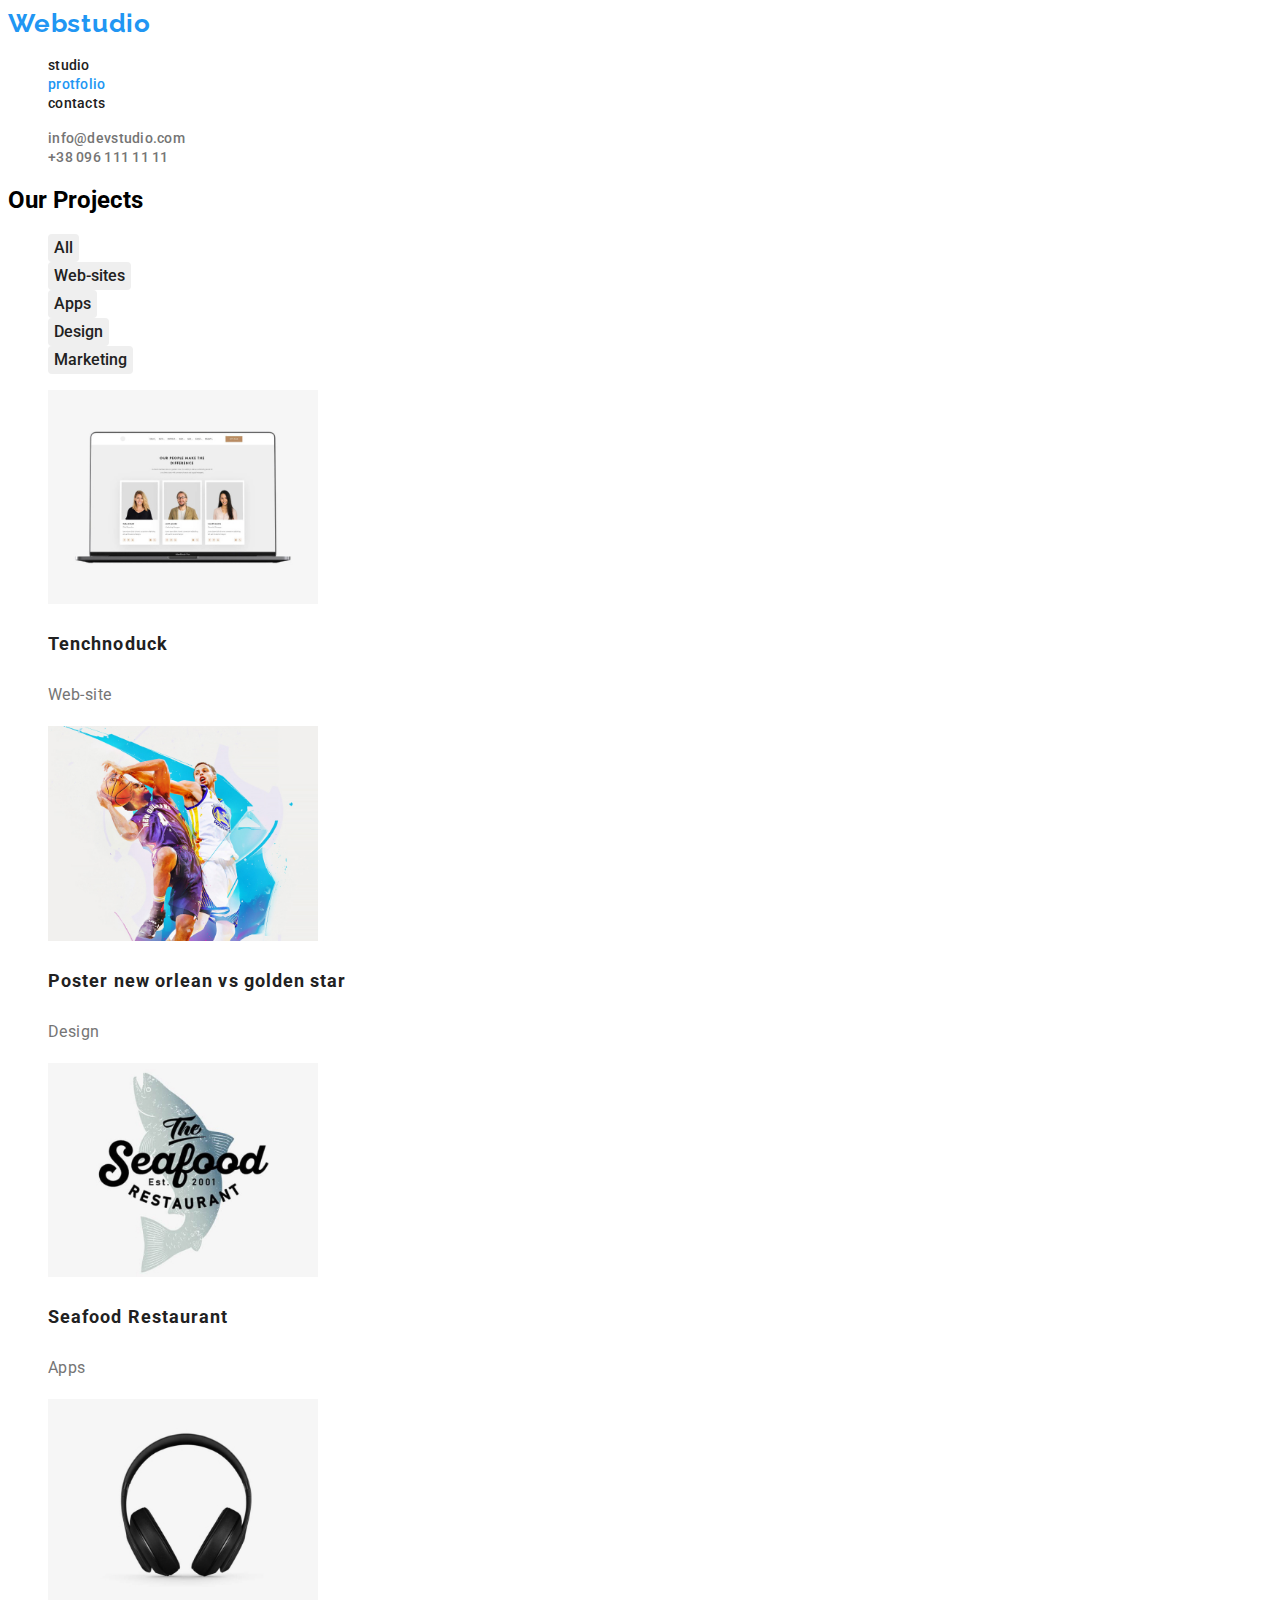
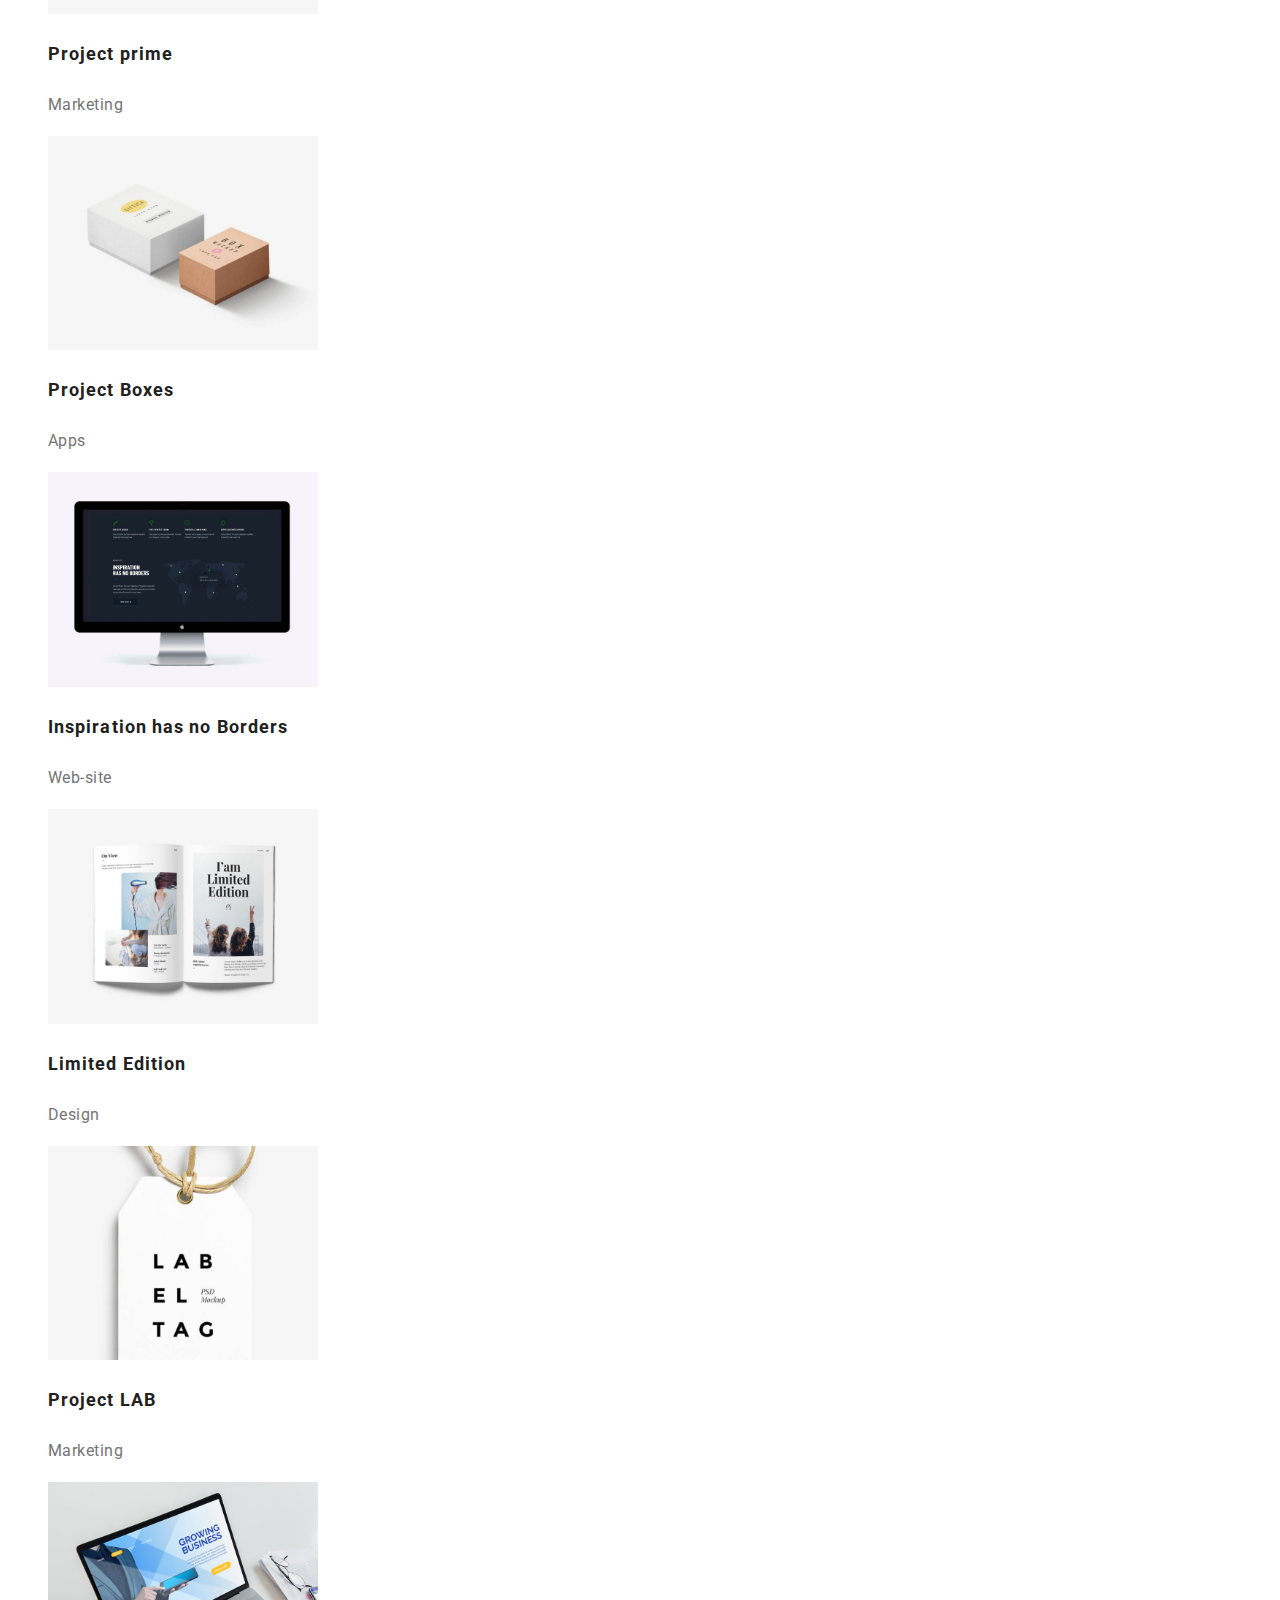
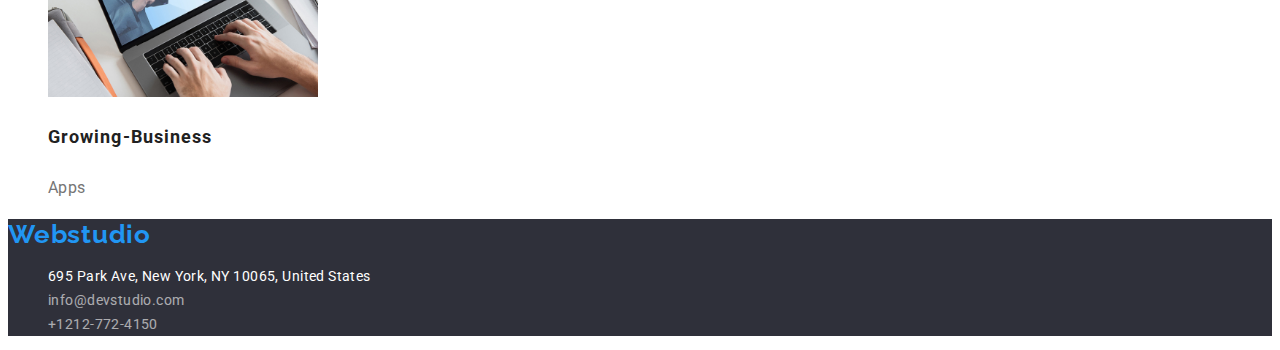
==== portfolio.html @ 22fa2cd6 "new" ====
<!DOCTYPE html>
<html lang="en">
<head>
    <meta charset="UTF-8">
    <meta http-equiv="X-UA-Compatible" content="IE=edge">
    <meta name="viewport" content="width=device-width, initial-scale=1.0">
    <link rel="preconnect" href="https://fonts.googleapis.com">
<link rel="preconnect" href="https://fonts.gstatic.com" crossorigin>
<link href="https://fonts.googleapis.com/css2?family=Raleway:wght@700&family=Roboto:wght@400;500;700;900&display=swap" rel="stylesheet">
<link rel="stylesheet" href="css/style.css">
    <title>Homework</title>
</head>
<body>
    <header>
        <a href="index.html" class="header-logo">Webstudio<a>
        <nav>
            <ul class="nav-list">
                <li><a href="index.html" class="nav-link ">studio</a></li>
                <li><a href="portfolio.html"class="nav-link   nav-link-current">protfolio</a></li>
                <li><a href="contacts.html"class="nav-link ">contacts</a></li>
            </ul>
        </nav>
        <ul class="contact-list">
            <li><a href="mailto:info@devstudio.com" class="contact-mailto">info@devstudio.com</a></li>
                <li><a href="tel:+380961111111"class="contact-tel">+38 096 111 11 11 </a></li>
        </ul>
    </header>
    <main>
        <section class="button-section" >

            <h2 class="project-title">Our Projects</h2>


           <ul class="button-list">

           
           <li class="button-item">
            <button type="button" class="all-button  ">
                All
            </button>
        </li>
        <li class="all-item">
            <button type="button"  class="all-button">
                Web-sites
            </button>
        </li>
        <li class="all-item">
            <button type="button"  class="all-button">
               Apps
            </button>
        </li>
        <li class="all-item">
            <button type="button"  class="all-button">
                Design
            </button>
        </li>
        <li class="all-item">
            <button type="button"  class="all-button">
                Marketing
            </button>
        </li>
           
        </ul>
       
   
   
   
    
      
        <ul class="project-list">
          
            <li class="project-item">

                <img src="img/Tenchnoduck.jpg" alt="Tenchnoduck" width="270px" hight="260px" >
        
            
                <h3 class="project-name">Tenchnoduck</h3>
                
           
                <p class="project-job">Web-site</p>

            </li>

            <li class="project-item">

                <img src="img/Poster-new-orlean-vs-golden-star.jpg" alt="Poster new orlean vs golden star" width="270px" hight="260px" >
          
                <h3 class="project-name">Poster new orlean vs golden star</h3>
          
                <p class="project-job">Design</p>

            </li>


            <li class="project-item">

                <img src="img/Seafood-Restaurant.jpg" alt="Seafood Restaurant" width="270px" hight="260px" >
          
                <h3 class="project-name">Seafood Restaurant</h3>
           
                <p class="project-job">Apps</p>

            </li>


            <li class="project-item">

                <img src="img/Project-prime.jpg" alt="Project prime" width="270px" hight="260px" >
          
                <h3 class="project-name">Project prime</h3>
           
                <p class="project-job">Marketing</p>

            </li>


            <li class="project-item">

                <img src="img/Project-Boxes.jpg" alt="Project Boxes" width="270px" hight="260px" >
           
                <h3 class="project-name">Project Boxes</h3>
        
                <p class="project-job">Apps</p>

            </li>


            <li class="project-item">

                <img src="img/Inspiration-has-no-Borders.jpg" alt="Inspiration has no Borders" width="270px" hight="260px" >
          
                <h3 class="project-name">Inspiration has no Borders</h3>
          
                <p class="project-job">Web-site</p>

            </li>



            <li class="project-item">

                <img src="img/Limited-Edition.jpg" alt="Limited Edition" width="270px" hight="260px" >
          
                <h3 class="project-name">Limited Edition</h3>
          
                <p class="project-job">Design</p>

            </li>


            <li class="project-item">

                <img src="img/Project-LAB.jpg" alt="Project LAB" width="270px" hight="260px" >
           
                <h3 class="project-name">Project LAB</h3>
           
                <p class="project-job">Marketing</p>

            </li>


            <li class="project-item">

                <img src="img/Growing-Business.jpg" alt="Growing-Business" width="270px" hight="260px" >
          
                <h3 class="project-name">Growing-Business</h3>
          
                <p class="project-job">Apps</p>

            </li>



            
          
           
          

            
        </ul>

    </section>

    </main>

        <footer>

            <a href="index.html" class="footer-logo">Webstudio</a>

            <address class="address-contact">

                <ul class="address-list">           

                     <li class="address-item">

                    <a href="https://goo.gl/maps/CnqDFNbSAixEbh4s5" target="_blank" class="address-map" >695 Park Ave, New York, NY 10065, United States </a>

                </li>

                <li>

                    <a href="href="mailto:info@devstudio.com  class="address-mailto">info@devstudio.com</a>

                </li>

                <li class="address-item">

                    <a href="tel:+12127724150 " class="address-tel">+1212-772-4150</a>   

                </li>


                </ul>

            </address>

        </footer>
   
    
</body>

</html>
---- css/style.css ----
:root
{
    --primary-text-color:#212121;
    --secondry-text-color:#757575;
    --accent-color:#2196f3;
    --dark-background-color:#2f303A;
    --light-background-color:#f5f4fA;
}
body
{
    font-family: 'Roboto';
   font-style: normal;
}

a
{
    text-decoration: none;

}
a:hover,a:focus
{
    color: var(--accent-color);
   
    
}
a:active
{
    color: var(--accent-color);
}



ul
{
    list-style:none;
}

/*header*/
.header-logo
{
    font-family: 'Raleway';

font-style: normal;

font-weight: 700;

font-size: 26px;


line-height: calc(31/26);

letter-spacing: 0.03em;


color:var(--accent-color);

}

.nav-list
{
    
    color: var(--light-background-color);
}
.nav-link
{
font-weight: 500;

font-size: 14px;

line-height: calc(16/14);

letter-spacing: 0.02em;

color: var(--primary-text-color);
}

.nav-link:hover,.nav-link:focus


{
    color: var(--accent-color);
    
}

.nav-link-current

{
    color: var(--accent-color);
    
}



.contact-mailto
{
    font-weight: 500;

    font-size: 14px;

    line-height: calc(16/14);

    letter-spacing: 0.02em;

    color: var(--secondry-text-color);
    
}

.contact-tel
{
    font-weight: 500;

    font-size: 14px;

    line-height: calc(16/14);

    letter-spacing: 0.02em;

    color: var(--secondry-text-color);
}
/*Main*/
.hero-section
{
    
background:var(--dark-background-color);
}
.hero-title
{
    font-weight: 900;
    
font-size: 44px;

line-height: calc(60/44);


text-align: center;

letter-spacing: 0.06em;

text-transform: uppercase;

color: white;
}
.hero-button
{
   
    font-family: 'Roboto';

background-color:var(--accent-color);



border: none;

cursor: pointer;

font-weight: 700;

font-size: 16px;

line-height: calc(30/16);

color: var(--light-background-color);


}
.hero-button:hover,
.hero-button:focus
{
    color: orange;

    background-color: red;
}


.hero-text
{
font-weight: 700;

font-size: 16px;

line-height:calc(30/16);


display: flex;

align-items: center;

text-align: center;

letter-spacing: 0.06em;


color: var(--light-background-color);
}

.feature-title
{
    font-weight: 700;

    font-size: 14px;

    line-height:calc(16/14);

    letter-spacing: 0.03em;

    text-transform: uppercase;
    
    color:var(--primary-text-color);
}
.feature-item
{
    font-weight: 400;

    font-size: 14px;


    line-height: calc(24/14);

    letter-spacing: 0.03em;

    
    
    color:var(--secondry-text-color);
}



.what-title
{
font-weight: 700;

font-size: 36px;

line-height:calc(42/36);

text-align: center;

letter-spacing: 0.03em;

color: var(--primary-text-color);
}

.team-section
{
    background-color: var(--light-background-color);
}

.team-title
{
    font-weight: 700;

    font-size: 36px;

    line-height: calc(42/36);
    
    text-align:center;

    letter-spacing: 0.03em;

    color: var(--primary-text-color);
}
.team-name
{
font-weight: 500;

font-size: 16px;

line-height:calc(19/16);


text-align: center;

letter-spacing: 0.03em;

color:var(--primary-text-color);
}
.team-job
{
    font-weight: 400;

font-size: 16px;

line-height: calc(19/16);


text-align: center;

letter-spacing: 0.03em;

color: var(--secondry-text-color);
}
/*footer*/
footer
{
    background-color: var(--dark-background-color);
}
.footer-logo
{
font-family: 'Raleway';

font-style: normal;

font-weight: 700;

font-size: 26px;

line-height: calc(31/26);


letter-spacing: 0.03em;

color: var(--accent-color);
}

.address-contact
{
    font-style: normal;

    font-family: 'Roboto';

    font-style: normal;

   font-weight: 400;


   font-size: 14px;

   line-height: calc(24/14);

}

.address-map
{

    font-family: 'Roboto';

    font-weight: 400;

    font-size: 14px;

    line-height: calc(24/14);
    
    letter-spacing: 0.03em;

    font-style: normal;

    color: white;
    
}




.address-mailto
{

    font-family: 'Roboto';

    font-weight: 400;

font-size: 14px;
line-height:calc(24/14);


letter-spacing: 0.03em;

color: #ffffff;
opacity: 0.6;
}
.address-tel
{
    font-weight: 400;

font-size: 14px;


line-height:calc(24/14);
/* or 171% */

letter-spacing: 0.03em;

color: #ffffff;
opacity: 0.6;

}

*/Portfolio-page*/

.all-section
{
    color: var(--light-background-color);
}

.button-list
{

    font-family: 'Roboto';

   color: var(--light-background-color);

    border-radius: 4px;

   

    font-weight: 500;

    font-size: 16px;

line-height: calc(26/16);

}



.all-button
{
    font-family: 'Roboto';

   color: var(--primary-text-color);

   border-radius: 4px;

   

   font-weight: 500;

   font-size: 16px;

line-height: calc(26/16);

border: none;

cursor: pointer;

}

.all-button:hover,
.all-button:focus
{
    background-color: var(--accent-color);
    color:white;

}


.all-button-current 

{
    color: var(--accent-color);
}

.all-text
{
    font-weight: 500;

font-size: 16px;


line-height: calc(26/16);


text-align: center;

letter-spacing: 0.03em;

color: var(--primary-text-color);
}

.project-name
{
font-weight: 700;

font-size: 18px;

line-height: calc(36/18);


letter-spacing: 0.06em;

color:var(--primary-text-color);
}

.project-job
{
font-weight: 400;

font-size: 16px;

line-height: calc(30/16);

letter-spacing: 0.03em;

color: var(--secondry-text-color);

}
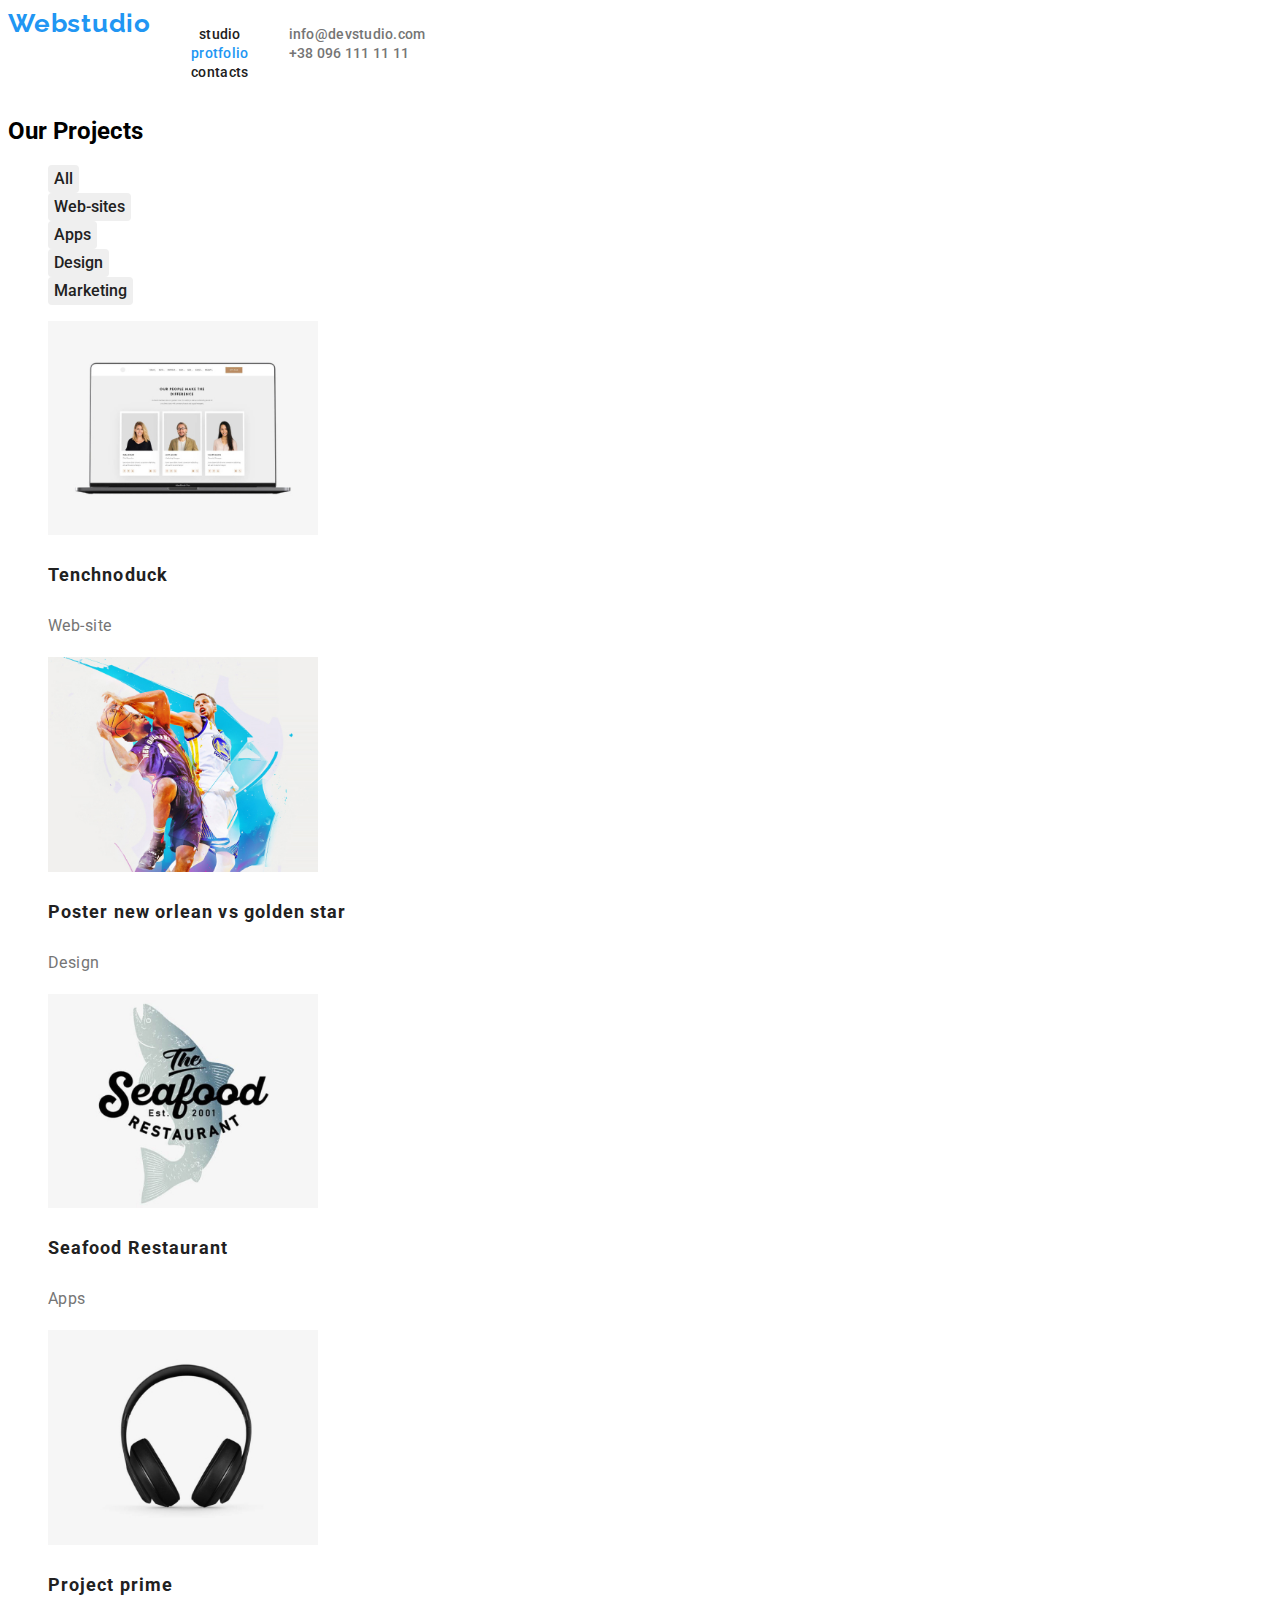
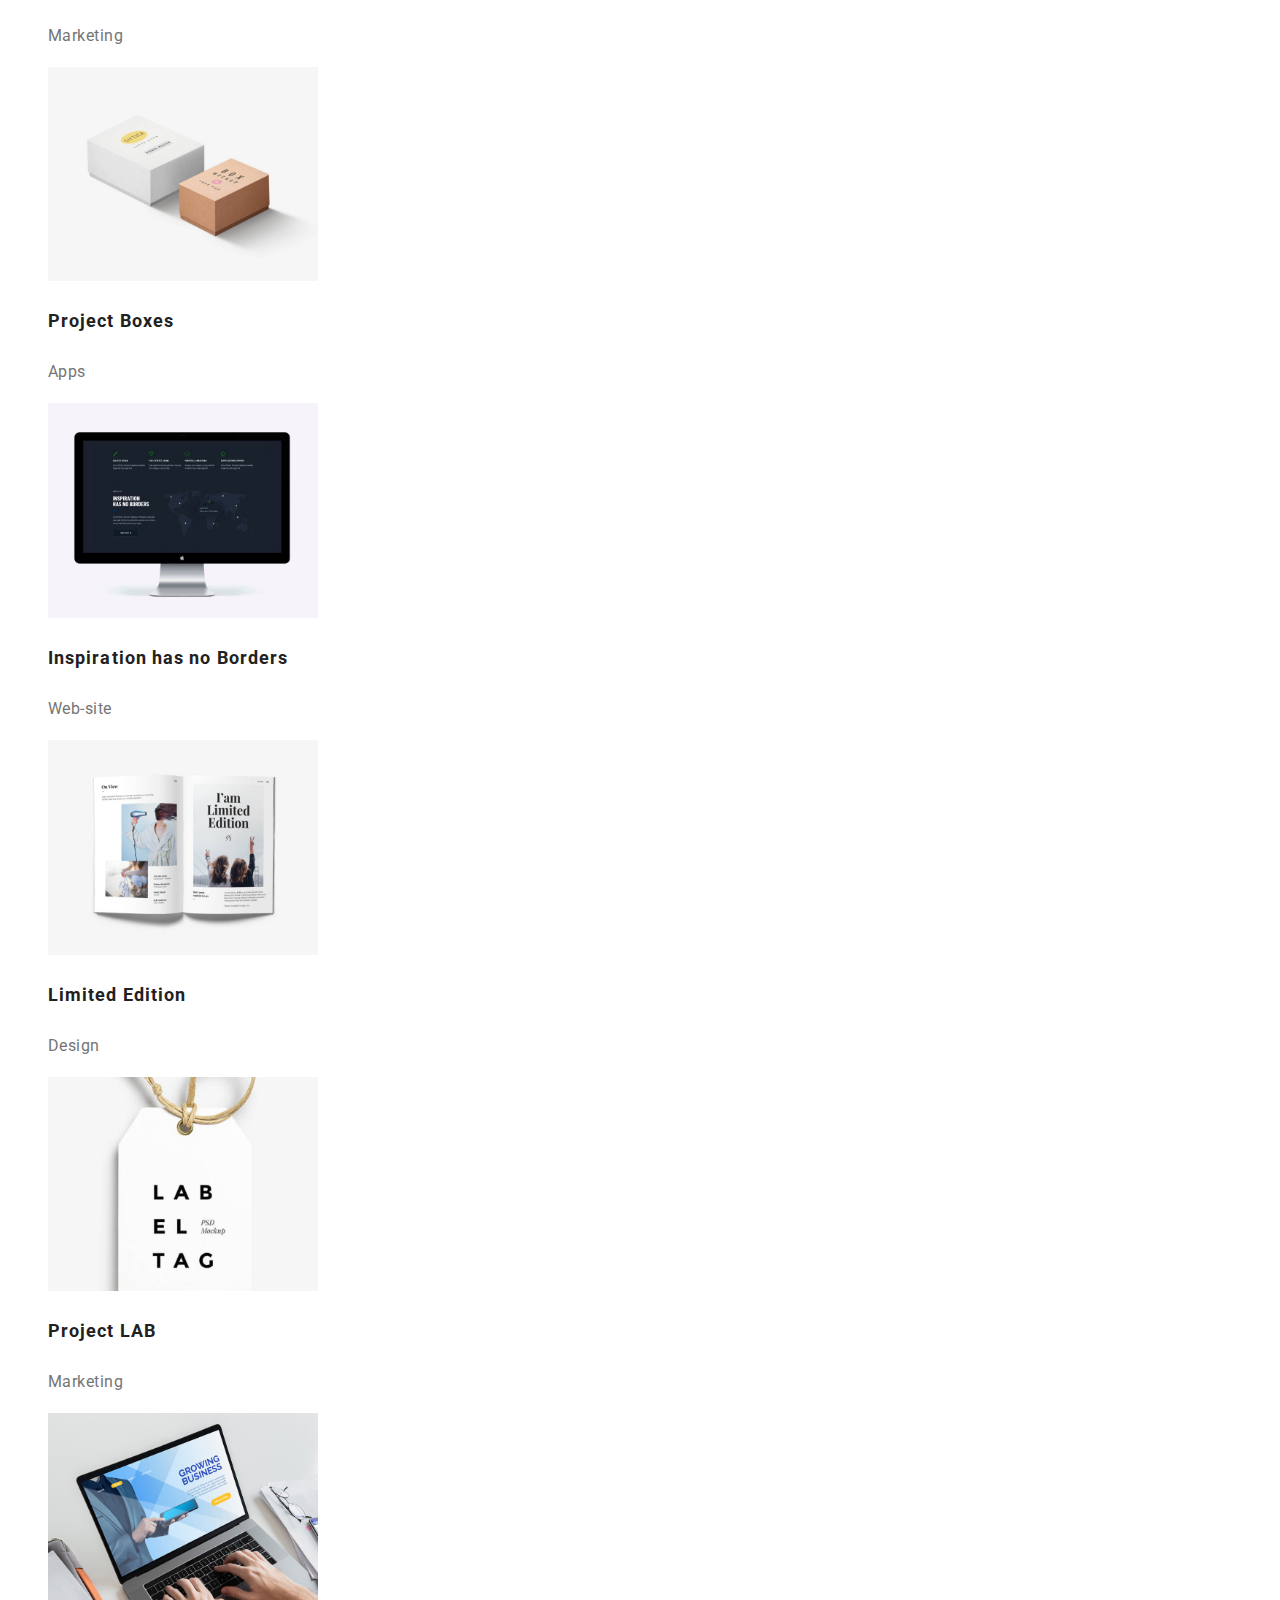
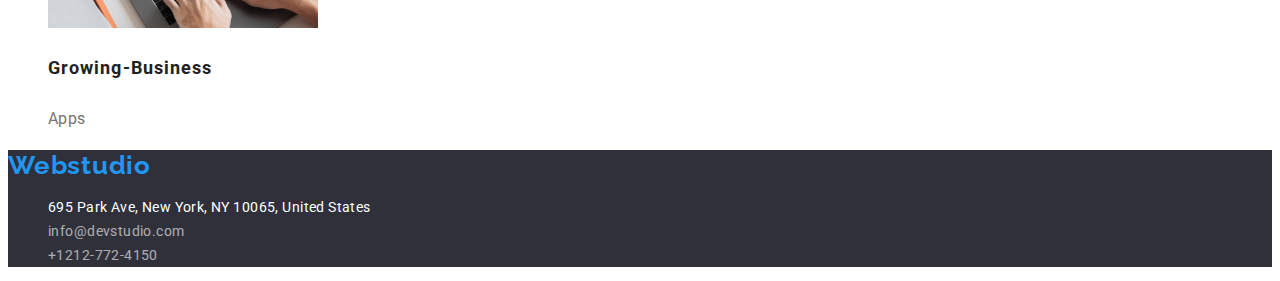
==== commit 02a832d1: "new" ====
--- a/portfolio.html
+++ b/portfolio.html
@@ -6,6 +6,7 @@
     <meta name="viewport" content="width=device-width, initial-scale=1.0">
     <link rel="preconnect" href="https://fonts.googleapis.com">
 <link rel="preconnect" href="https://fonts.gstatic.com" crossorigin>
+<link rel="stylesheet" href="node_modules/modern-normalize/modern-normalize.css">
 <link href="https://fonts.googleapis.com/css2?family=Raleway:wght@700&family=Roboto:wght@400;500;700;900&display=swap" rel="stylesheet">
 <link rel="stylesheet" href="css/style.css">
     <title>Homework</title>
--- a/css/style.css
+++ b/css/style.css
@@ -12,6 +12,20 @@
    font-style: normal;
 }
 
+.container
+{
+    max-width: 1200px;
+ 
+
+   
+
+}
+header
+{
+    display: flex;
+    
+}
+
 a
 {
     text-decoration: none;
@@ -54,12 +68,18 @@
 
 color:var(--accent-color);
 
+
+
+
+
 }
 
 .nav-list
 {
     
     color: var(--light-background-color);
+    text-align: center;
+    
 }
 .nav-link
 {
@@ -72,6 +92,9 @@
 letter-spacing: 0.02em;
 
 color: var(--primary-text-color);
+
+
+
 }
 
 .nav-link:hover,.nav-link:focus
@@ -149,6 +172,7 @@
 
 
 
+
 border: none;
 
 cursor: pointer;
@@ -160,6 +184,8 @@
 line-height: calc(30/16);
 
 color: var(--light-background-color);
+
+margin-left: 500px;
 
 
 }
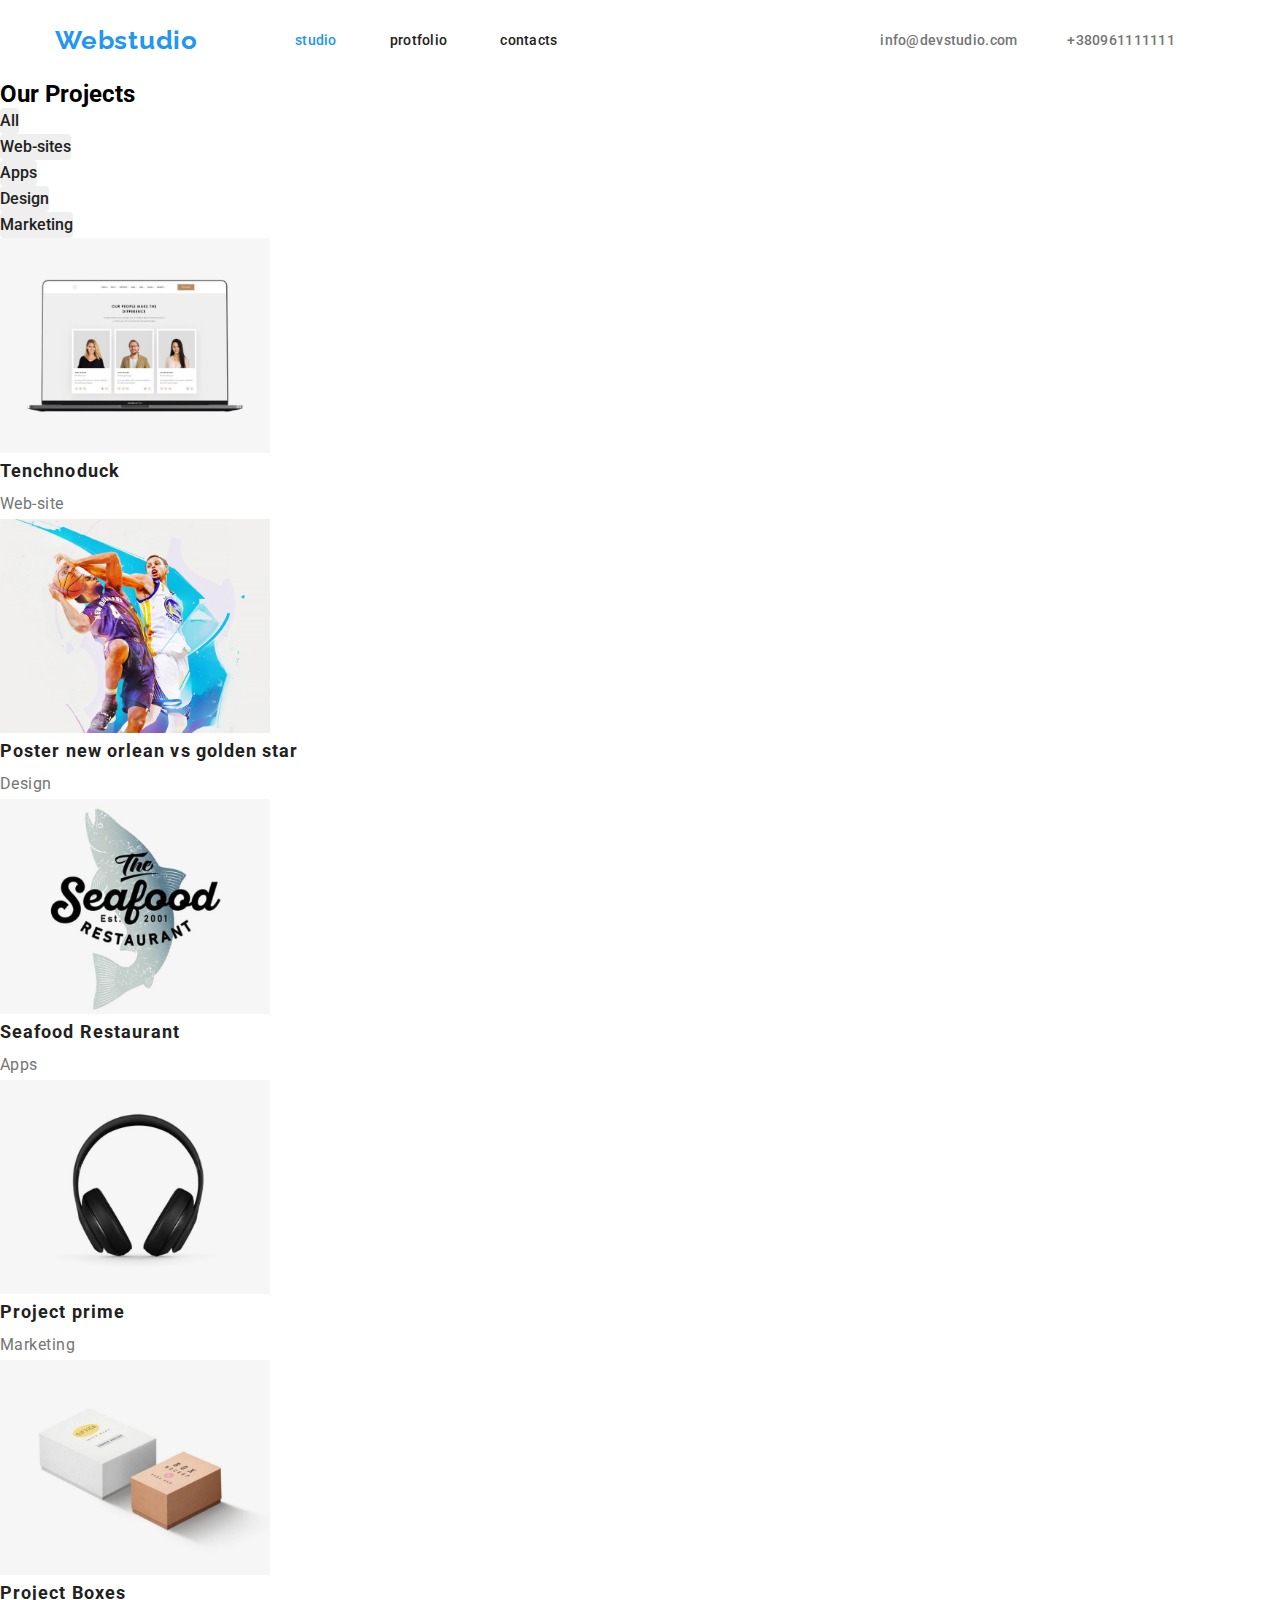
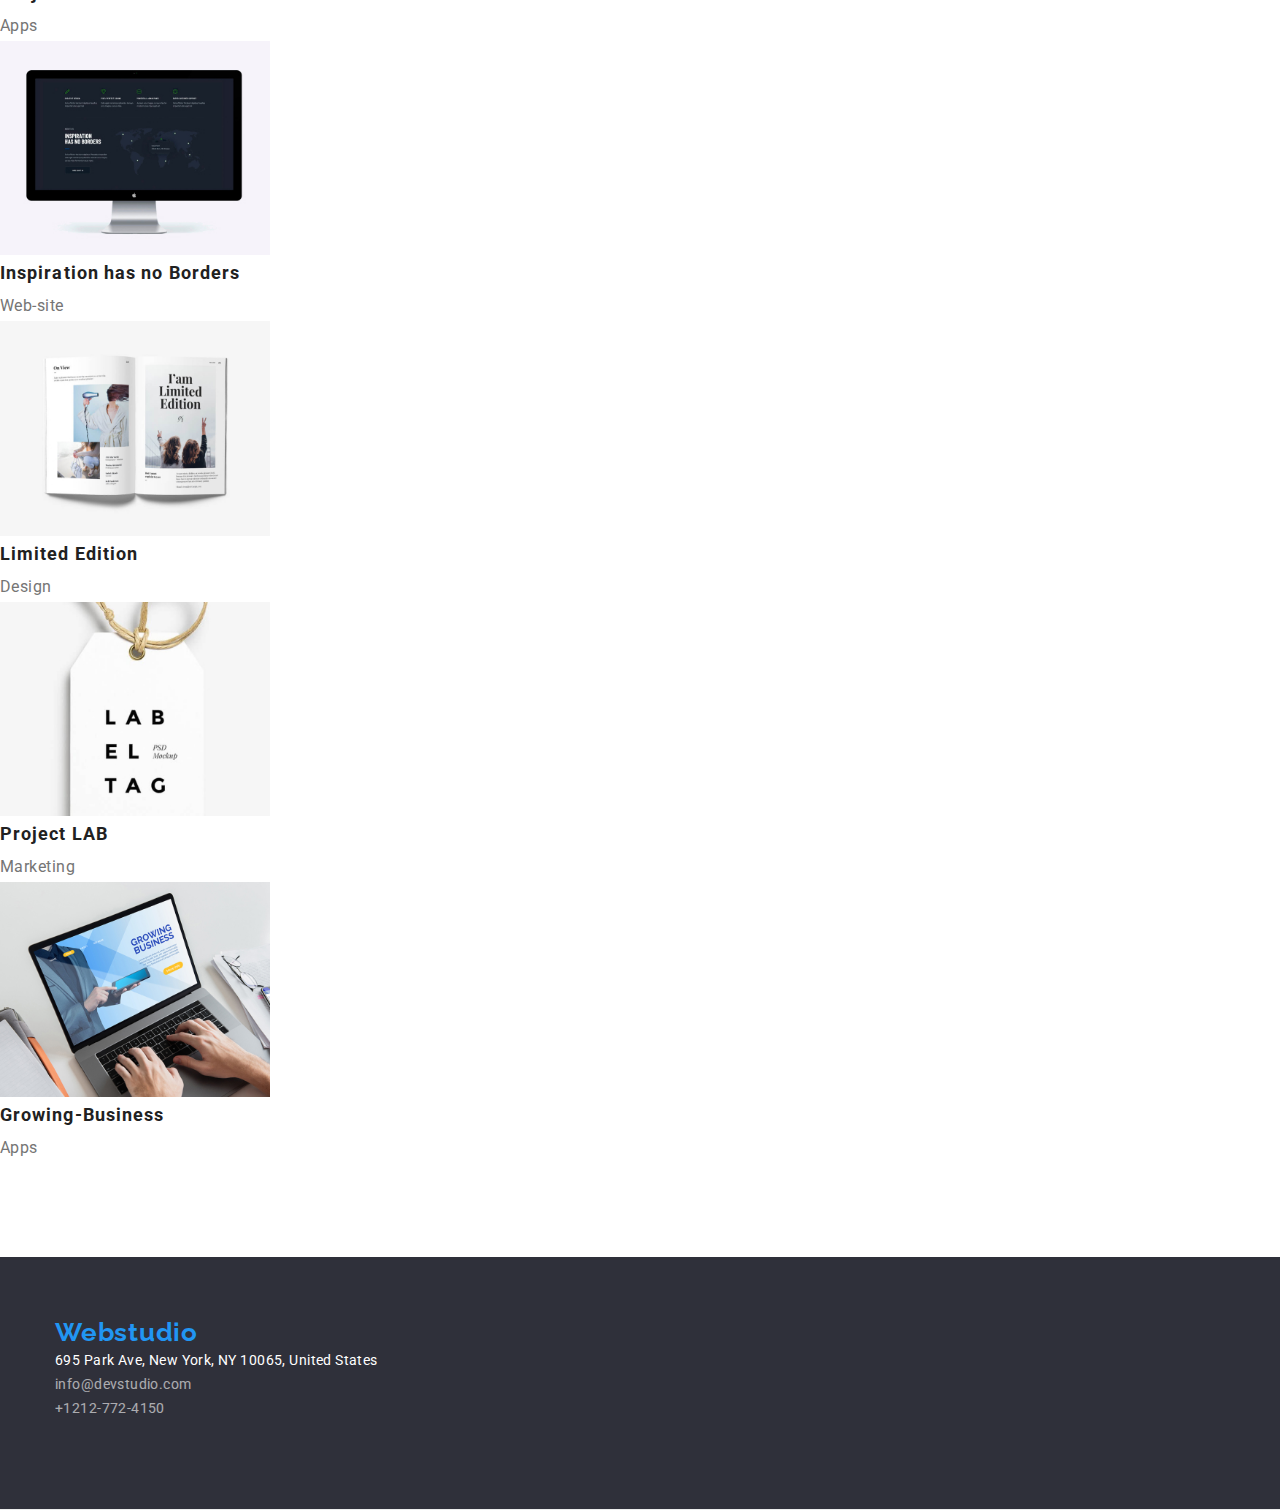
==== commit f048ec37: "new" ====
--- a/portfolio.html
+++ b/portfolio.html
@@ -12,20 +12,27 @@
     <title>Homework</title>
 </head>
 <body>
-    <header>
+    <header class="header">
+        <div class="container header-container">
         <a href="index.html" class="header-logo">Webstudio<a>
         <nav>
+       
+        
             <ul class="nav-list">
-                <li><a href="index.html" class="nav-link ">studio</a></li>
-                <li><a href="portfolio.html"class="nav-link   nav-link-current">protfolio</a></li>
-                <li><a href="contacts.html"class="nav-link ">contacts</a></li>
+                <li class="nav-item"><a href="index.html" class="nav-link  nav-link-current">studio</a></li>
+                <li class="nav-item"><a href="portfolio.html"class="nav-link">protfolio</a></li>
+                <li class="nav-item"><a href="contacts.html"class="nav-link">contacts</a></li>
             </ul>
         </nav>
         <ul class="contact-list">
-            <li><a href="mailto:info@devstudio.com" class="contact-mailto">info@devstudio.com</a></li>
-                <li><a href="tel:+380961111111"class="contact-tel">+38 096 111 11 11 </a></li>
+            <li class="contact-item">
+                <a href="mailto:info@devstudio.com" class="contact-links">info@devstudio.com </a>
+            </li>
+                <li class="contact-item">
+                    <a href="tel:+380961111111"class="contact-links">+380961111111 </a>
+                </li>
         </ul>
-    </header>
+    </div>
     <main>
         <section class="button-section" >
 
@@ -184,37 +191,28 @@
 
     </main>
 
-        <footer>
-
+    <footer class="footer">
+        <div class=" container container-footer">
             <a href="index.html" class="footer-logo">Webstudio</a>
-
             <address class="address-contact">
-
-                <ul class="address-list">           
-
+                <ul class="address-list">               
                      <li class="address-item">
-
                     <a href="https://goo.gl/maps/CnqDFNbSAixEbh4s5" target="_blank" class="address-map" >695 Park Ave, New York, NY 10065, United States </a>
-
                 </li>
 
                 <li>
-
-                    <a href="href="mailto:info@devstudio.com  class="address-mailto">info@devstudio.com</a>
-
+                    <a href="mailto:info@devstudio.com"  class="address-mailto">info@devstudio.com</a>
                 </li>
 
                 <li class="address-item">
-
-                    <a href="tel:+12127724150 " class="address-tel">+1212-772-4150</a>   
-
+                    <a href="tel:+12127724150 " class="address-tel"> +1212-772-4150</a>   
                 </li>
 
 
                 </ul>
 
             </address>
-
+        </div>
         </footer>
    
     
--- a/css/style.css
+++ b/css/style.css
@@ -1,3 +1,10 @@
+*
+{
+    padding: 0;
+
+    margin:0;
+    box-sizing: border-box;
+}
 :root
 {
     --primary-text-color:#212121;
@@ -15,106 +22,150 @@
 .container
 {
     max-width: 1200px;
- 
-
-   
-
-}
-header
+
+
+    padding-left: 15px;
+
+    padding-right: 15px;
+
+    margin: 0 auto;
+
+}
+
+
+
+a
+{
+    text-decoration: none;
+
+}
+a:hover,a:focus
+{
+    color: var(--accent-color);
+   
+    
+}
+a:active
+{
+    color: var(--accent-color);
+}
+
+
+img
+{
+    max-width: 100%;
+    height: auto;
+    display: block;
+}
+
+
+
+ul
+{
+    list-style:none;
+}
+
+/*HEADER*/
+
+.header
+{
+border-bottom: 1px solid #ECECEC;
+}
+
+.header-container
 {
     display: flex;
-    
-}
-
-a
-{
-    text-decoration: none;
-
-}
-a:hover,a:focus
+
+    align-items: center;
+}
+
+
+.header-logo
+{
+    font-family: 'Raleway';
+
+font-style: normal;
+
+font-weight: 700;
+
+font-size: 26px;
+
+margin-right: 97px;
+
+line-height: calc(31/26);
+
+letter-spacing: 0.03em;
+
+color:var(--accent-color);
+
+
+
+
+
+
+}
+
+.nav-list
+{
+    
+    color: var(--light-background-color);
+
+    display: flex;
+   
+   
+    
+}
+
+.nav-item:not(:last-child)
+{
+    margin-right: 53px;
+}
+.nav-link
+{
+font-weight: 500;
+
+font-size: 14px;
+
+padding: 32px 0;
+
+display: block;
+
+line-height: calc(16/14);
+
+letter-spacing: 0.02em;
+
+color: var(--primary-text-color);
+
+
+
+}
+
+.nav-link:hover,.nav-link:focus
+
+
 {
     color: var(--accent-color);
-   
-    
-}
-a:active
+}
+
+.nav-link-current
+
 {
     color: var(--accent-color);
-}
-
-
-
-ul
-{
-    list-style:none;
-}
-
-/*header*/
-.header-logo
-{
-    font-family: 'Raleway';
-
-font-style: normal;
-
-font-weight: 700;
-
-font-size: 26px;
-
-
-line-height: calc(31/26);
-
-letter-spacing: 0.03em;
-
-
-color:var(--accent-color);
-
-
-
-
-
-}
-
-.nav-list
-{
-    
-    color: var(--light-background-color);
-    text-align: center;
-    
-}
-.nav-link
-{
-font-weight: 500;
-
-font-size: 14px;
-
-line-height: calc(16/14);
-
-letter-spacing: 0.02em;
-
-color: var(--primary-text-color);
-
-
-
-}
-
-.nav-link:hover,.nav-link:focus
-
-
-{
-    color: var(--accent-color);
-    
-}
-
-.nav-link-current
-
-{
-    color: var(--accent-color);
-    
-}
-
-
-
-.contact-mailto
+    
+}
+
+.contact-list
+{
+    display: flex;
+    margin-left: auto;
+}
+
+.contact-item:not(last-child)
+{
+margin-right: 50px;
+}
+
+.contact-links
 {
     font-weight: 500;
 
@@ -125,26 +176,31 @@
     letter-spacing: 0.02em;
 
     color: var(--secondry-text-color);
-    
-}
-
-.contact-tel
-{
-    font-weight: 500;
-
-    font-size: 14px;
-
-    line-height: calc(16/14);
-
-    letter-spacing: 0.02em;
-
-    color: var(--secondry-text-color);
-}
+
+
+    padding: 32px 0;
+
+    display: block;
+
+  
+    
+}
+
+
 /*Main*/
 .hero-section
 {
     
 background:var(--dark-background-color);
+width: auto;
+height: 600px;
+
+display: flex;
+
+
+
+
+
 }
 .hero-title
 {
@@ -154,6 +210,9 @@
 
 line-height: calc(60/44);
 
+align-items: center;
+
+margin-top: 200px;
 
 text-align: center;
 
@@ -162,6 +221,9 @@
 text-transform: uppercase;
 
 color: white;
+
+margin-bottom: 30px;
+
 }
 .hero-button
 {
@@ -171,7 +233,21 @@
 background-color:var(--accent-color);
 
 
-
+display: flex;
+
+text-align: center;
+
+padding-top: 10px;
+
+padding-left: 28px;
+
+margin-left: 200px;
+
+
+
+height: 50px;
+
+width: 200px;
 
 border: none;
 
@@ -185,7 +261,7 @@
 
 color: var(--light-background-color);
 
-margin-left: 500px;
+
 
 
 }
@@ -218,6 +294,46 @@
 
 color: var(--light-background-color);
 }
+/*FEATURES SECTIONS */
+
+
+
+.feature-section
+{
+   padding-top: 94px;
+
+   padding-bottom: 94px;
+
+  
+}
+
+.feature-list
+{
+    display: flex;
+
+}
+
+.feature-Call
+{
+
+    font-family: 'Roboto';
+
+    font-style: normal;
+
+font-weight: 700;
+
+font-size: 20px;
+
+line-height:calc(16/14);
+
+text-align: center;
+
+padding-bottom: 100px;
+
+text-transform: uppercase;
+
+
+}
 
 .feature-title
 {
@@ -229,27 +345,72 @@
 
     letter-spacing: 0.03em;
 
+  
     text-transform: uppercase;
     
+
+    margin-bottom: 9px;
+
+
+    
     color:var(--primary-text-color);
 }
+
+
+
+.feature-text
+
+{
+
+
+    font-weight: 400;
+    font-size: 14px;
+    line-height: calc(24/14);
+    letter-spacing: 0.03em;
+
+    
+
+}
+
+
 .feature-item
 {
     font-weight: 400;
 
     font-size: 14px;
 
-
     line-height: calc(24/14);
 
     letter-spacing: 0.03em;
 
-    
-    
+    width: 270px;
+
     color:var(--secondry-text-color);
 }
 
-
+.feature-item:not(lastchild)
+{
+    margin-right: 30px;
+}
+
+.what-section
+{
+   
+text-align: center;
+
+margin-top: 289px;
+
+
+}
+
+.what-list
+{
+    display: flex;
+   
+    padding: 50px;
+
+    text-align: center;
+}
 
 .what-title
 {
@@ -259,6 +420,218 @@
 
 line-height:calc(42/36);
 
+
+
+letter-spacing: 0.03em;
+
+margin-bottom: 50px;
+
+display: flex;
+
+
+
+
+display:inline
+
+var(--accent-color);
+}
+
+.what-item:first-child
+{
+    margin-left: 215px;
+}
+
+.what-item:not(lastchid)
+
+{
+    margin-left: 30px;
+}
+
+
+.team-list
+{
+    display: flex;
+
+}
+
+.team-section
+{
+    background-color: var(--light-background-color);
+
+    margin-top: 94px;
+
+    margin-bottom: 94px;
+
+
+    width: 1600px;
+
+
+
+    height: 648px;
+
+    align-items: center;
+
+
+
+
+
+   
+
+}
+
+.team-title
+{
+    text-align: center;
+
+    padding-top: 50px;
+   
+
+}
+
+.team-item 
+
+{
+    margin-left: 30px;
+
+    justify-content: space-evenly;
+
+    background-color: #ffffff;
+
+    margin-top: 150px;
+}
+
+.team-item:first-child
+{
+    margin-left: 150px;
+}
+
+.team-title
+{
+    font-weight: 700;
+
+    font-size: 36px;
+
+   
+   
+
+   
+    line-height: calc(42/36);
+    
+  
+
+    letter-spacing: 0.03em;
+
+    color: var(--primary-text-color);
+
+}
+.team-name
+{
+font-weight: 500;
+
+font-size: 16px;
+
+line-height:calc(19/16);
+
+
+text-align: center;
+
+letter-spacing: 0.03em;
+
+color:var(--primary-text-color);
+}
+.team-job
+{
+    font-weight: 400;
+
+font-size: 16px;
+
+line-height: calc(19/16);
+
+
+text-align: center;
+
+letter-spacing: 0.03em;
+
+color: var(--secondry-text-color);
+}
+
+*/Portfolio-page*/
+
+.all-section
+{
+    color: var(--light-background-color);
+}
+
+.button-list
+{
+
+    font-family: 'Roboto';
+
+   color: var(--light-background-color);
+
+    border-radius: 4px;
+
+   
+
+    font-weight: 500;
+
+    font-size: 16px;
+
+line-height: calc(26/16);
+
+}
+
+
+
+.all-button
+{
+    font-family: 'Roboto';
+
+   color: var(--primary-text-color);
+
+   border-radius: 4px;
+
+   
+
+   font-weight: 500;
+
+   font-size: 16px;
+
+line-height: calc(26/16);
+
+border: none;
+
+cursor: pointer;
+
+}
+
+.all-button:hover,
+.all-button:focus
+{
+    background-color: var(--accent-color);
+
+    
+    color:white;
+
+}
+
+
+.all-button-current 
+
+{
+    color: var(--accent-color);
+}
+
+.all-text
+{
+    font-weight: 500;
+
+font-size: 16px;
+
+
+line-height: calc(26/16);
+
+
 text-align: center;
 
 letter-spacing: 0.03em;
@@ -266,112 +639,123 @@
 color: var(--primary-text-color);
 }
 
-.team-section
-{
-    background-color: var(--light-background-color);
-}
-
-.team-title
-{
-    font-weight: 700;
-
-    font-size: 36px;
-
-    line-height: calc(42/36);
-    
-    text-align:center;
-
+.project-name
+{
+font-weight: 700;
+
+font-size: 18px;
+
+line-height: calc(36/18);
+
+
+letter-spacing: 0.06em;
+
+color:var(--primary-text-color);
+}
+
+.project-job
+{
+font-weight: 400;
+
+font-size: 16px;
+
+line-height: calc(30/16);
+
+letter-spacing: 0.03em;
+
+color: var(--secondry-text-color);
+
+}
+
+
+/*Footer*/
+.footer
+{
+
+    width: auto;
+    
+    height: 252px;
+
+    margin-top: 94px;
+
+   
+
+
+    background-color: var(--dark-background-color);
+}
+
+.container-footer
+
+{
+
+   
+padding-top: 60px;
+
+
+
+
+
+
+}
+
+.footer-logo
+{
+font-family: 'Raleway';
+
+font-style: normal;
+
+font-weight: 700;
+
+font-size: 26px;
+
+line-height: calc(31/26);
+
+margin-top: 60px;
+
+letter-spacing: 0.03em;
+
+color: var(--accent-color);
+}
+
+.address-contact
+{
+    font-style: normal;
+
+    font-family: 'Roboto';
+
+    font-style: normal;
+
+   font-weight: 400;
+
+
+   font-size: 14px;
+
+   line-height: calc(24/14);
+
+  
+   display: flex;
+
+}
+
+.address-map
+{
+
+    font-family: 'Roboto';
+
+    font-weight: 400;
+
+    font-size: 14px;
+
+    line-height: calc(24/14);
+    
     letter-spacing: 0.03em;
 
-    color: var(--primary-text-color);
-}
-.team-name
-{
-font-weight: 500;
-
-font-size: 16px;
-
-line-height:calc(19/16);
-
-
-text-align: center;
-
-letter-spacing: 0.03em;
-
-color:var(--primary-text-color);
-}
-.team-job
-{
-    font-weight: 400;
-
-font-size: 16px;
-
-line-height: calc(19/16);
-
-
-text-align: center;
-
-letter-spacing: 0.03em;
-
-color: var(--secondry-text-color);
-}
-/*footer*/
-footer
-{
-    background-color: var(--dark-background-color);
-}
-.footer-logo
-{
-font-family: 'Raleway';
-
-font-style: normal;
-
-font-weight: 700;
-
-font-size: 26px;
-
-line-height: calc(31/26);
-
-
-letter-spacing: 0.03em;
-
-color: var(--accent-color);
-}
-
-.address-contact
-{
     font-style: normal;
 
-    font-family: 'Roboto';
-
-    font-style: normal;
-
-   font-weight: 400;
-
-
-   font-size: 14px;
-
-   line-height: calc(24/14);
-
-}
-
-.address-map
-{
-
-    font-family: 'Roboto';
-
-    font-weight: 400;
-
-    font-size: 14px;
-
-    line-height: calc(24/14);
-    
-    letter-spacing: 0.03em;
-
-    font-style: normal;
-
     color: white;
-    
+
+text-align: center;
+
 }
 
 
@@ -388,6 +772,8 @@
 line-height:calc(24/14);
 
 
+
+
 letter-spacing: 0.03em;
 
 color: #ffffff;
@@ -401,121 +787,10 @@
 
 
 line-height:calc(24/14);
-/* or 171% */
+
 
 letter-spacing: 0.03em;
 
 color: #ffffff;
 opacity: 0.6;
-
-}
-
-*/Portfolio-page*/
-
-.all-section
-{
-    color: var(--light-background-color);
-}
-
-.button-list
-{
-
-    font-family: 'Roboto';
-
-   color: var(--light-background-color);
-
-    border-radius: 4px;
-
-   
-
-    font-weight: 500;
-
-    font-size: 16px;
-
-line-height: calc(26/16);
-
-}
-
-
-
-.all-button
-{
-    font-family: 'Roboto';
-
-   color: var(--primary-text-color);
-
-   border-radius: 4px;
-
-   
-
-   font-weight: 500;
-
-   font-size: 16px;
-
-line-height: calc(26/16);
-
-border: none;
-
-cursor: pointer;
-
-}
-
-.all-button:hover,
-.all-button:focus
-{
-    background-color: var(--accent-color);
-    color:white;
-
-}
-
-
-.all-button-current 
-
-{
-    color: var(--accent-color);
-}
-
-.all-text
-{
-    font-weight: 500;
-
-font-size: 16px;
-
-
-line-height: calc(26/16);
-
-
-text-align: center;
-
-letter-spacing: 0.03em;
-
-color: var(--primary-text-color);
-}
-
-.project-name
-{
-font-weight: 700;
-
-font-size: 18px;
-
-line-height: calc(36/18);
-
-
-letter-spacing: 0.06em;
-
-color:var(--primary-text-color);
-}
-
-.project-job
-{
-font-weight: 400;
-
-font-size: 16px;
-
-line-height: calc(30/16);
-
-letter-spacing: 0.03em;
-
-color: var(--secondry-text-color);
-
 }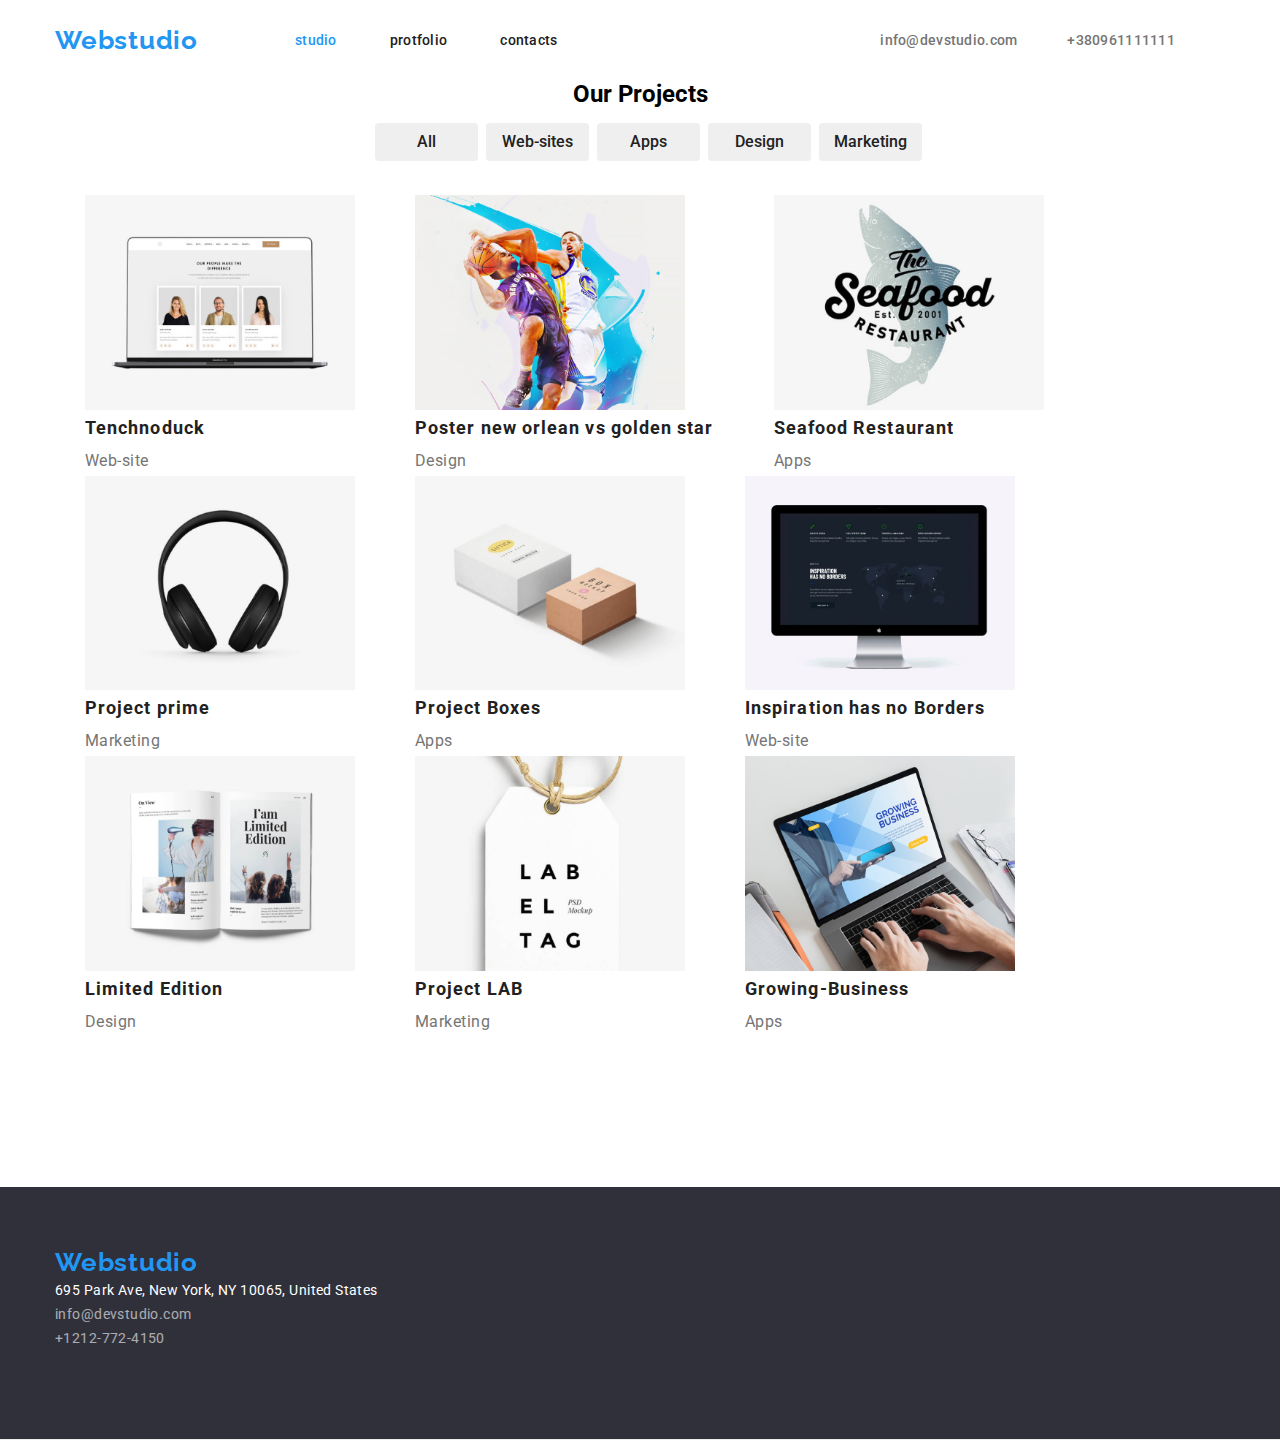
==== commit 2105a0b3: "new" ====
--- a/portfolio.html
+++ b/portfolio.html
@@ -34,8 +34,9 @@
         </ul>
     </div>
     <main>
+      
         <section class="button-section" >
-
+            <div class="container">
             <h2 class="project-title">Our Projects</h2>
 
 
@@ -69,7 +70,7 @@
         </li>
            
         </ul>
-       
+   
    
    
    
@@ -186,7 +187,7 @@
 
             
         </ul>
-
+    </div>
     </section>
 
     </main>
--- a/css/style.css
+++ b/css/style.css
@@ -555,13 +555,35 @@
 color: var(--secondry-text-color);
 }
 
-*/Portfolio-page*/
+/*PROTFOLIO*/
+
+.button-section
+{
+    display: flex;
+
+    padding-bottom:56px; 
+}
+
+
+
 
 .all-section
 {
     color: var(--light-background-color);
 }
 
+.project-title
+{
+    display: flex;
+
+    text-align: center;
+
+    justify-content: center;
+
+    margin-bottom: 15px;
+}
+
+
 .button-list
 {
 
@@ -571,7 +593,14 @@
 
     border-radius: 4px;
 
-   
+   display: flex;
+
+   justify-content: center;
+
+
+
+   padding-left: 8px;
+
 
     font-weight: 500;
 
@@ -579,6 +608,8 @@
 
 line-height: calc(26/16);
 
+
+
 }
 
 
@@ -591,7 +622,7 @@
 
    border-radius: 4px;
 
-   
+   margin-left: 8px;
 
    font-weight: 500;
 
@@ -600,6 +631,10 @@
 line-height: calc(26/16);
 
 border: none;
+
+width: 103px;
+
+height: 38px;
 
 cursor: pointer;
 
@@ -637,6 +672,25 @@
 letter-spacing: 0.03em;
 
 color: var(--primary-text-color);
+}
+
+.project-list
+{
+    display: flex;
+
+    flex-wrap: wrap;
+
+    margin-top: 34px;
+
+
+}
+
+
+.project-item
+{
+    padding-left: 30px;
+
+    padding-right: 30px;
 }
 
 .project-name
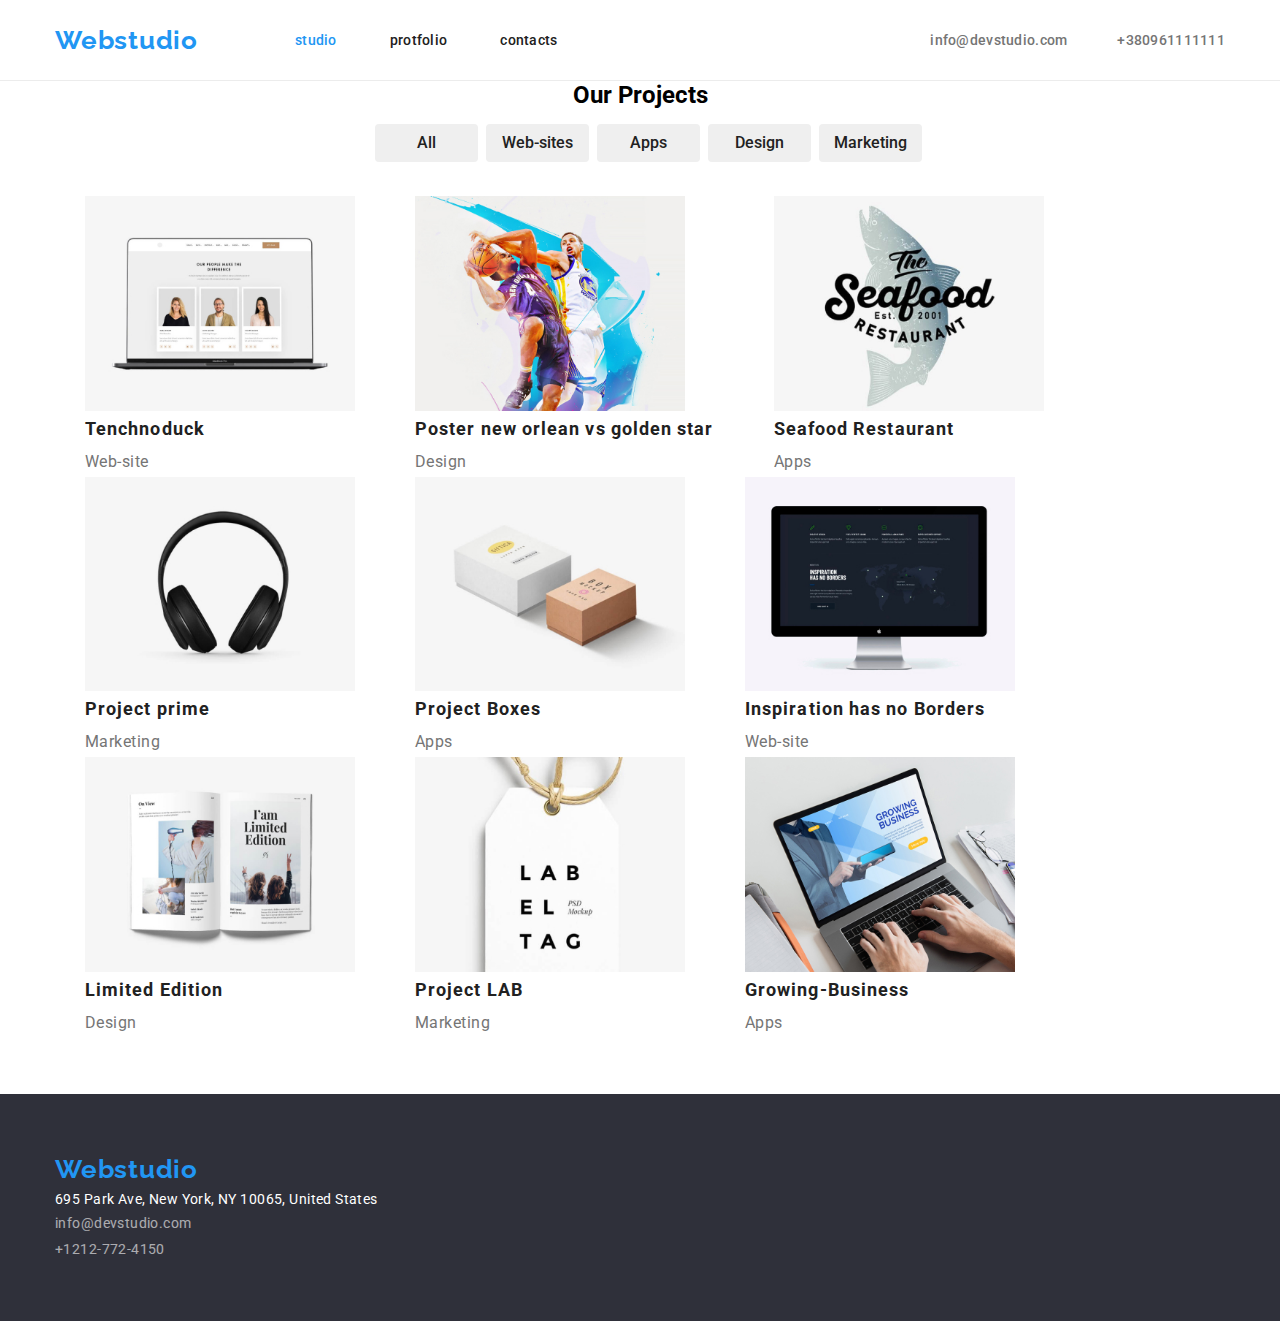
==== commit 6755335f: "new" ====
--- a/portfolio.html
+++ b/portfolio.html
@@ -33,6 +33,7 @@
                 </li>
         </ul>
     </div>
+    </header>
     <main>
       
         <section class="button-section" >
--- a/css/style.css
+++ b/css/style.css
@@ -108,7 +108,7 @@
 .nav-list
 {
     
-    color: var(--light-background-color);
+    
 
     display: flex;
    
@@ -120,6 +120,7 @@
 {
     margin-right: 53px;
 }
+
 .nav-link
 {
 font-weight: 500;
@@ -160,7 +161,7 @@
     margin-left: auto;
 }
 
-.contact-item:not(last-child)
+.contact-item:not(:last-child)
 {
 margin-right: 50px;
 }
@@ -191,15 +192,9 @@
 .hero-section
 {
     
-background:var(--dark-background-color);
-width: auto;
-height: 600px;
-
-display: flex;
-
-
-
-
+background-color:var(--dark-background-color);
+
+padding: 200px 0;
 
 }
 .hero-title
@@ -212,7 +207,7 @@
 
 align-items: center;
 
-margin-top: 200px;
+
 
 text-align: center;
 
@@ -232,22 +227,16 @@
 
 background-color:var(--accent-color);
 
-
-display: flex;
-
-text-align: center;
-
-padding-top: 10px;
-
-padding-left: 28px;
-
-margin-left: 200px;
-
-
-
-height: 50px;
-
-width: 200px;
+display: block;
+
+margin: 0 auto;
+
+padding: 10px 20px;
+
+box-shadow: 0px 4px 4px rgba(0, 0, 0, 0.15);
+
+border-radius: 4px;
+
 
 border: none;
 
@@ -294,6 +283,11 @@
 
 color: var(--light-background-color);
 }
+
+
+
+
+
 /*FEATURES SECTIONS */
 
 
@@ -316,21 +310,16 @@
 .feature-Call
 {
 
-    font-family: 'Roboto';
-
-    font-style: normal;
-
-font-weight: 700;
-
-font-size: 20px;
-
-line-height:calc(16/14);
-
-text-align: center;
-
-padding-bottom: 100px;
-
-text-transform: uppercase;
+    position: absolute;
+  width: 1px;
+  height: 1px;
+  margin: -1px;
+  border: 0;
+  padding: 0;
+  white-space: nowrap;
+  clip-path: inset(100%);
+  clip: rect(0 0 0 0);
+  overflow: hidden;
 
 
 }
@@ -388,18 +377,20 @@
     color:var(--secondry-text-color);
 }
 
-.feature-item:not(lastchild)
+.feature-item:not(:last-child)
 {
     margin-right: 30px;
 }
+
+
+/*WHAT SECTION */
 
 .what-section
 {
    
 text-align: center;
 
-margin-top: 289px;
-
+padding-bottom: 94px;
 
 }
 
@@ -407,123 +398,79 @@
 {
     display: flex;
    
-    padding: 50px;
-
+}
+
+.what-title
+{
+font-weight: 700;
+
+font-size: 36px;
+
+line-height:calc(42/36);
+
+letter-spacing: 0.03em;
+
+margin-bottom: 50px;
+
+ color:var(--accent-color);
+}
+
+
+.what-item:not(:first-child)
+
+{
+    margin-left: 30px;
+}
+
+/* TEAM-SECTION*/
+
+.team-list
+{
+    display: flex;
+
+}
+
+.team-section
+{
+    background-color: var(--light-background-color);
+
+    padding-top: 94px;
+
+    padding-bottom: 94px;
+
+}
+
+.team-title
+{
     text-align: center;
-}
-
-.what-title
-{
-font-weight: 700;
-
-font-size: 36px;
-
-line-height:calc(42/36);
-
-
-
-letter-spacing: 0.03em;
-
-margin-bottom: 50px;
-
-display: flex;
-
-
-
-
-display:inline
-
-var(--accent-color);
-}
-
-.what-item:first-child
-{
-    margin-left: 215px;
-}
-
-.what-item:not(lastchid)
+
+
+    font-weight: 700;
+
+    font-size: 36px;
+
+    margin-bottom:50px;
+
+ 
+    line-height: calc(42/36);
+  
+    letter-spacing: 0.03em;
+
+    color: var(--primary-text-color);
+
+}
+
+.team-item:not(:first-child)
 
 {
     margin-left: 30px;
-}
-
-
-.team-list
-{
-    display: flex;
-
-}
-
-.team-section
-{
-    background-color: var(--light-background-color);
-
-    margin-top: 94px;
-
-    margin-bottom: 94px;
-
-
-    width: 1600px;
-
-
-
-    height: 648px;
-
-    align-items: center;
-
-
-
-
-
-   
-
-}
-
-.team-title
-{
-    text-align: center;
-
-    padding-top: 50px;
-   
-
-}
-
-.team-item 
-
-{
-    margin-left: 30px;
-
-    justify-content: space-evenly;
-
-    background-color: #ffffff;
-
-    margin-top: 150px;
-}
-
-.team-item:first-child
-{
-    margin-left: 150px;
-}
-
-.team-title
-{
-    font-weight: 700;
-
-    font-size: 36px;
-
-   
-   
-
-   
-    line-height: calc(42/36);
-    
-  
-
-    letter-spacing: 0.03em;
-
-    color: var(--primary-text-color);
-
-}
+
+}
+.team-item
+{
+    background-color: #FFFFFF;
+}
+
 .team-name
 {
 font-weight: 500;
@@ -532,6 +479,9 @@
 
 line-height:calc(19/16);
 
+padding-top: 30px;
+
+margin-bottom: 10px;
 
 text-align: center;
 
@@ -546,6 +496,9 @@
 font-size: 16px;
 
 line-height: calc(19/16);
+
+
+padding-bottom: 30px;
 
 
 text-align: center;
@@ -726,31 +679,11 @@
 .footer
 {
 
-    width: auto;
-    
-    height: 252px;
-
-    margin-top: 94px;
-
-   
-
-
+    padding: 60px 0;
     background-color: var(--dark-background-color);
 }
 
-.container-footer
-
-{
-
-   
-padding-top: 60px;
-
-
-
-
-
-
-}
+
 
 .footer-logo
 {
@@ -764,7 +697,6 @@
 
 line-height: calc(31/26);
 
-margin-top: 60px;
 
 letter-spacing: 0.03em;
 
@@ -789,6 +721,11 @@
   
    display: flex;
 
+}
+
+.address-item
+{
+    padding-top:2px;
 }
 
 .address-map
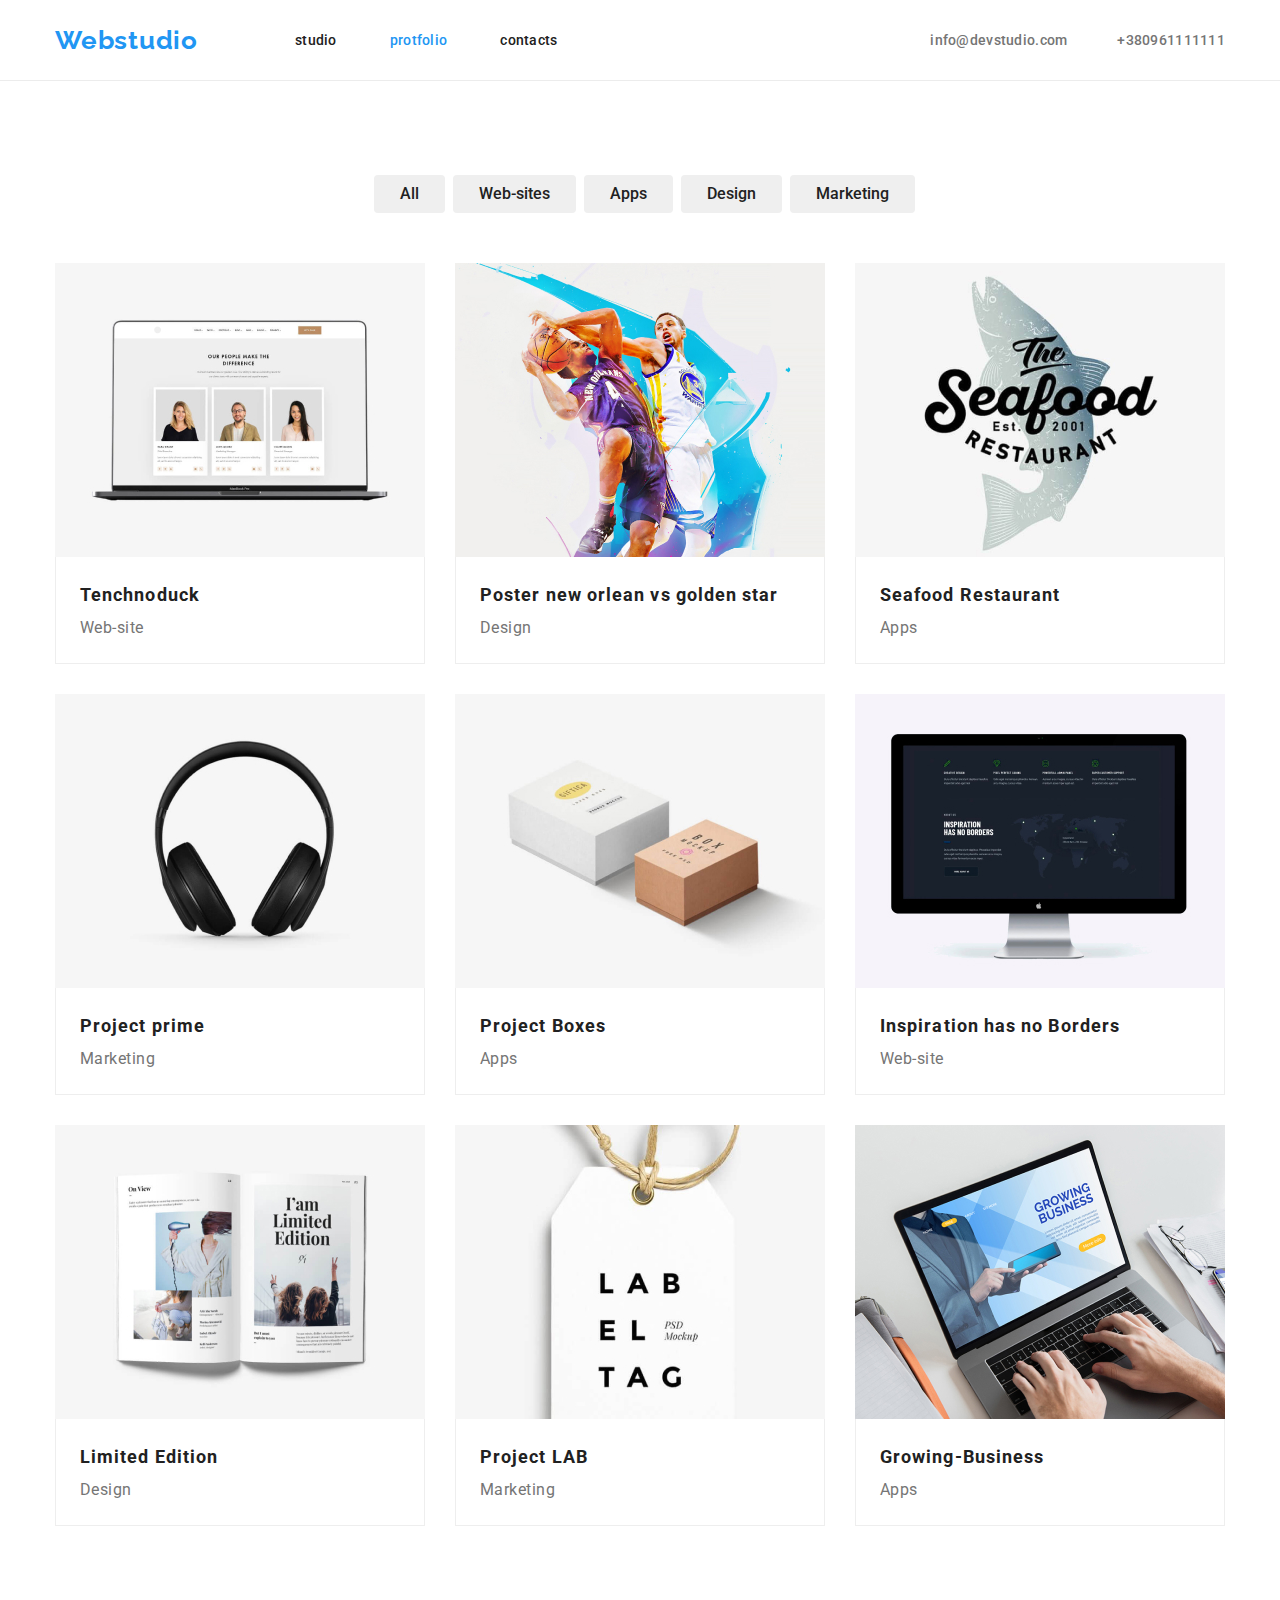
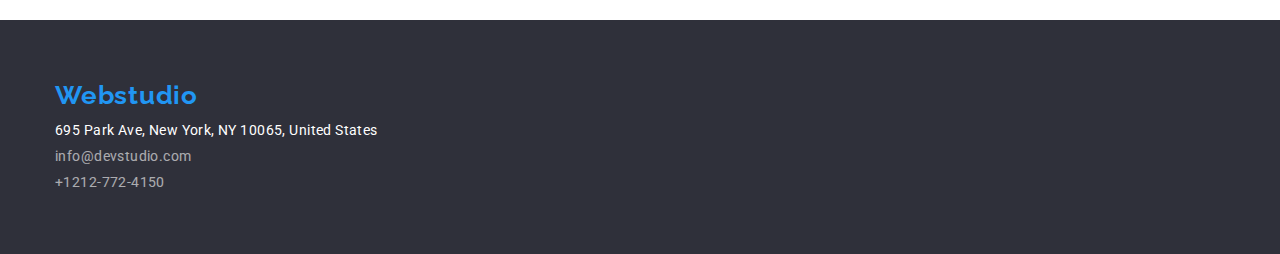
==== commit f79b0b83: "new" ====
--- a/portfolio.html
+++ b/portfolio.html
@@ -6,7 +6,7 @@
     <meta name="viewport" content="width=device-width, initial-scale=1.0">
     <link rel="preconnect" href="https://fonts.googleapis.com">
 <link rel="preconnect" href="https://fonts.gstatic.com" crossorigin>
-<link rel="stylesheet" href="node_modules/modern-normalize/modern-normalize.css">
+<link rel="stylesheet" href="https://cdnjs.cloudflare.com/ajax/libs/modern-normalize/1.1.0/modern-normalize.min.css">
 <link href="https://fonts.googleapis.com/css2?family=Raleway:wght@700&family=Roboto:wght@400;500;700;900&display=swap" rel="stylesheet">
 <link rel="stylesheet" href="css/style.css">
     <title>Homework</title>
@@ -19,8 +19,8 @@
        
         
             <ul class="nav-list">
-                <li class="nav-item"><a href="index.html" class="nav-link  nav-link-current">studio</a></li>
-                <li class="nav-item"><a href="portfolio.html"class="nav-link">protfolio</a></li>
+                <li class="nav-item"><a href="index.html" class="nav-link ">studio</a></li>
+                <li class="nav-item"><a href="portfolio.html"class="nav-link  nav-link-current">protfolio</a></li>
                 <li class="nav-item"><a href="contacts.html"class="nav-link">contacts</a></li>
             </ul>
         </nav>
@@ -36,7 +36,7 @@
     </header>
     <main>
       
-        <section class="button-section" >
+        <section class="project-section" >
             <div class="container">
             <h2 class="project-title">Our Projects</h2>
 
@@ -77,106 +77,108 @@
    
     
       
-        <ul class="project-list">
-          
-            <li class="project-item">
-
-                <img src="img/Tenchnoduck.jpg" alt="Tenchnoduck" width="270px" hight="260px" >
+        <ul class="my-project-list">
+          
+            <li class="my-project-item">
+
+                <img src="img/Tenchnoduck.jpg" alt="Tenchnoduck" width="370px" hight="294px" >
         
-            
+            <div class="card-descripion">
                 <h3 class="project-name">Tenchnoduck</h3>
                 
            
                 <p class="project-job">Web-site</p>
-
-            </li>
-
-            <li class="project-item">
-
-                <img src="img/Poster-new-orlean-vs-golden-star.jpg" alt="Poster new orlean vs golden star" width="270px" hight="260px" >
-          
+            </div>
+            </li>
+
+            <li class="my-project-item">
+
+                <img src="img/Poster-new-orlean-vs-golden-star.jpg" alt="Poster new orlean vs golden star" width="370px" hight="294px" >
+
+                <div class="card-descripion">
+
                 <h3 class="project-name">Poster new orlean vs golden star</h3>
           
                 <p class="project-job">Design</p>
-
-            </li>
-
-
-            <li class="project-item">
-
-                <img src="img/Seafood-Restaurant.jpg" alt="Seafood Restaurant" width="270px" hight="260px" >
-          
+                </div>              
+            </li>
+
+
+            <li class="my-project-item">
+
+                <img src="img/Seafood-Restaurant.jpg" alt="Seafood Restaurant" width="370px" hight="294px" >
+                <div class="card-descripion">
                 <h3 class="project-name">Seafood Restaurant</h3>
            
                 <p class="project-job">Apps</p>
-
-            </li>
-
-
-            <li class="project-item">
-
-                <img src="img/Project-prime.jpg" alt="Project prime" width="270px" hight="260px" >
-          
+               </div>
+            </li>
+
+
+            <li class="my-project-item">
+
+                <img src="img/Project-prime.jpg" alt="Project prime" width="370px" hight="294px" >
+                <div class="card-descripion">
                 <h3 class="project-name">Project prime</h3>
            
                 <p class="project-job">Marketing</p>
-
-            </li>
-
-
-            <li class="project-item">
-
-                <img src="img/Project-Boxes.jpg" alt="Project Boxes" width="270px" hight="260px" >
-           
+                </div>
+            </li>
+
+
+            <li class="my-project-item">
+
+                <img src="img/Project-Boxes.jpg" alt="Project Boxes" width="370px" hight="294px" >
+                <div class="card-descripion">
                 <h3 class="project-name">Project Boxes</h3>
         
                 <p class="project-job">Apps</p>
-
-            </li>
-
-
-            <li class="project-item">
-
-                <img src="img/Inspiration-has-no-Borders.jpg" alt="Inspiration has no Borders" width="270px" hight="260px" >
-          
+                </div>
+            </li>
+
+
+            <li class="my-project-item">
+
+                <img src="img/Inspiration-has-no-Borders.jpg" alt="Inspiration has no Borders" width="370px" hight="294px" >
+                <div class="card-descripion">
                 <h3 class="project-name">Inspiration has no Borders</h3>
           
                 <p class="project-job">Web-site</p>
-
-            </li>
-
-
-
-            <li class="project-item">
-
-                <img src="img/Limited-Edition.jpg" alt="Limited Edition" width="270px" hight="260px" >
-          
+             </div>  
+            </li>
+
+
+
+            <li class="my-project-item">
+
+                <img src="img/Limited-Edition.jpg" alt="Limited Edition" width="370px" hight="294px" >
+                <div class="card-descripion">
                 <h3 class="project-name">Limited Edition</h3>
           
                 <p class="project-job">Design</p>
-
-            </li>
-
-
-            <li class="project-item">
-
-                <img src="img/Project-LAB.jpg" alt="Project LAB" width="270px" hight="260px" >
-           
+                </div>
+            </li>
+
+
+            <li class="my-project-item">
+
+                <img src="img/Project-LAB.jpg" alt="Project LAB" width="370px" hight="294px" >
+                <div class="card-descripion">
                 <h3 class="project-name">Project LAB</h3>
            
                 <p class="project-job">Marketing</p>
-
-            </li>
-
-
-            <li class="project-item">
-
-                <img src="img/Growing-Business.jpg" alt="Growing-Business" width="270px" hight="260px" >
-          
+</div>  
+            </li>
+
+
+            <li class="my-project-item">
+
+                <img src="img/Growing-Business.jpg" alt="Growing-Business" width="370px" hight="294px" >
+                <div class="card-descripion">
                 <h3 class="project-name">Growing-Business</h3>
           
                 <p class="project-job">Apps</p>
-
+                </div>
             </li>
 
 
@@ -202,7 +204,7 @@
                     <a href="https://goo.gl/maps/CnqDFNbSAixEbh4s5" target="_blank" class="address-map" >695 Park Ave, New York, NY 10065, United States </a>
                 </li>
 
-                <li>
+                <li class="address-item">
                     <a href="mailto:info@devstudio.com"  class="address-mailto">info@devstudio.com</a>
                 </li>
 
--- a/css/style.css
+++ b/css/style.css
@@ -412,7 +412,7 @@
 
 margin-bottom: 50px;
 
- color:var(--accent-color);
+ color:var(--primary-text-color);
 }
 
 
@@ -510,11 +510,13 @@
 
 /*PROTFOLIO*/
 
-.button-section
+.project-section
 {
     display: flex;
 
-    padding-bottom:56px; 
+    padding-bottom:94px; 
+
+    padding-top: 94px;
 }
 
 
@@ -527,67 +529,66 @@
 
 .project-title
 {
-    display: flex;
-
-    text-align: center;
-
-    justify-content: center;
-
-    margin-bottom: 15px;
+    position: absolute;
+  width: 1px;
+  height: 1px;
+  margin: -1px;
+  border: 0;
+  padding: 0;
+  white-space: nowrap;
+  clip-path: inset(100%);
+  clip: rect(0 0 0 0);
+  overflow: hidden;
+
 }
 
 
 .button-list
 {
 
+
+
+   color: var(--light-background-color);
+
+    border-radius: 4px;
+
+ display: flex;
+
+ justify-content: center;
+
+    font-weight: 500;
+
+    font-size: 16px;
+    
+    line-height: calc(26/16);
+
+margin-bottom: 50px;
+
+
+}
+
+
+
+.all-button
+{
     font-family: 'Roboto';
 
-   color: var(--light-background-color);
-
-    border-radius: 4px;
-
-   display: flex;
-
-   justify-content: center;
-
-
-
-   padding-left: 8px;
-
-
-    font-weight: 500;
-
-    font-size: 16px;
+   color: var(--primary-text-color);
+
+   border-radius: 4px;
+
+   margin-left: 8px;
+
+   font-weight: 500;
+
+   font-size: 16px;
 
 line-height: calc(26/16);
 
-
-
-}
-
-
-
-.all-button
-{
-    font-family: 'Roboto';
-
-   color: var(--primary-text-color);
-
-   border-radius: 4px;
-
-   margin-left: 8px;
-
-   font-weight: 500;
-
-   font-size: 16px;
-
-line-height: calc(26/16);
-
 border: none;
 
-width: 103px;
-
-height: 38px;
+padding: 6px 26px;
+
 
 cursor: pointer;
 
@@ -620,30 +621,34 @@
 line-height: calc(26/16);
 
 
-text-align: center;
+
 
 letter-spacing: 0.03em;
 
 color: var(--primary-text-color);
 }
 
-.project-list
+.my-project-list
 {
     display: flex;
 
     flex-wrap: wrap;
 
-    margin-top: 34px;
-
-
-}
-
-
-.project-item
-{
-    padding-left: 30px;
-
-    padding-right: 30px;
+margin-top: calc(-1*30px);
+
+margin-left: calc(-1*30px);
+
+}
+
+
+.my-project-item
+{
+    margin-top: 30px;
+
+    margin-left: 30px;
+
+
+    flex-basis: calc(100%  / 3 - 30px);
 }
 
 .project-name
@@ -658,6 +663,18 @@
 letter-spacing: 0.06em;
 
 color:var(--primary-text-color);
+}
+
+
+.card-descripion
+{
+    padding: 20px 24px;
+
+    border-left: 1px solid #EEEEEE;
+
+    border-right: 1px solid #EEEEEE;
+
+    border-bottom: 1px solid #EEEEEE;
 }
 
 .project-job
@@ -701,6 +718,9 @@
 letter-spacing: 0.03em;
 
 color: var(--accent-color);
+
+margin-bottom: 5px;
+display: block;
 }
 
 .address-contact
@@ -725,7 +745,7 @@
 
 .address-item
 {
-    padding-top:2px;
+    margin-top:2px;
 }
 
 .address-map
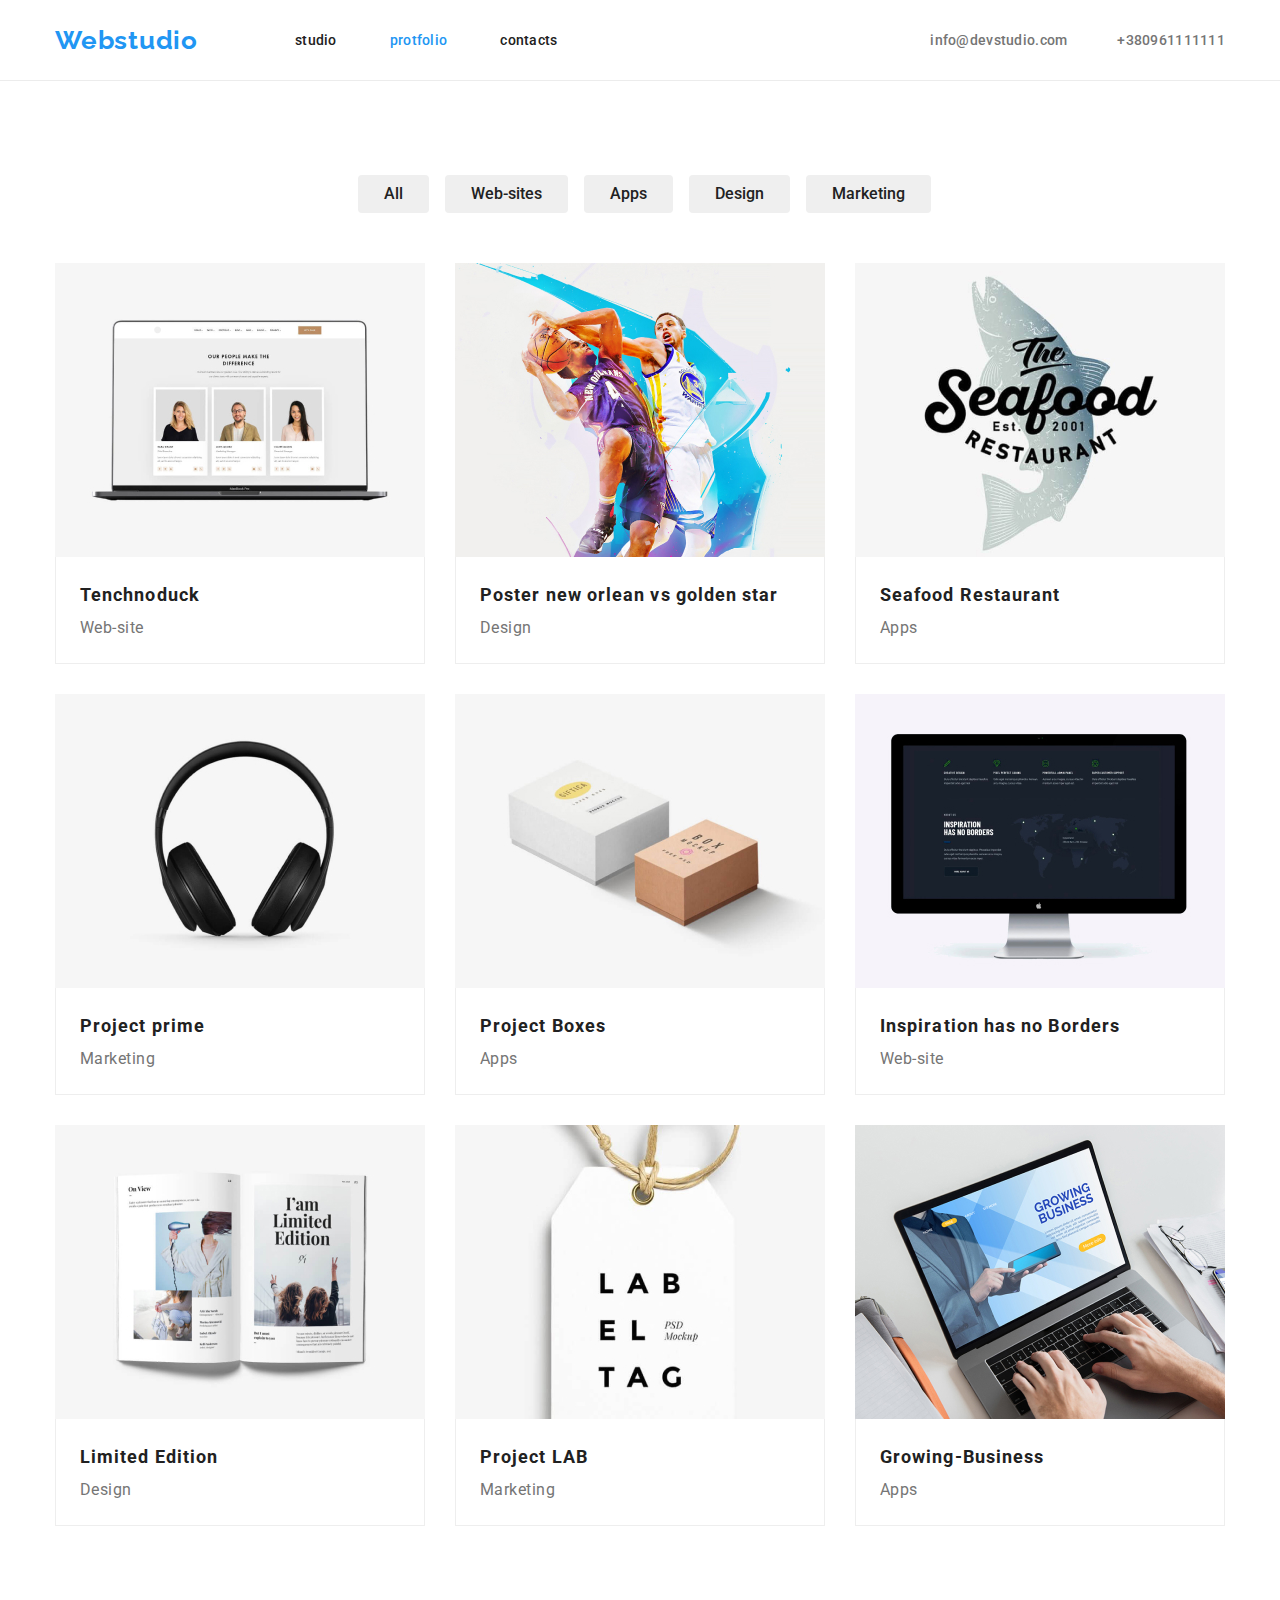
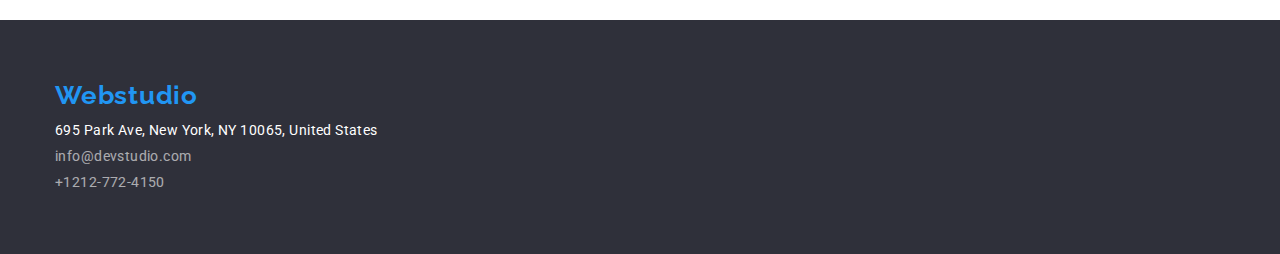
==== commit 78abffbf: "new" ====
--- a/portfolio.html
+++ b/portfolio.html
@@ -44,7 +44,7 @@
            <ul class="button-list">
 
            
-           <li class="button-item">
+           <li class="all-item">
             <button type="button" class="all-button  ">
                 All
             </button>
--- a/css/style.css
+++ b/css/style.css
@@ -547,27 +547,18 @@
 {
 
 
-
-   color: var(--light-background-color);
-
-    border-radius: 4px;
-
  display: flex;
 
  justify-content: center;
 
-    font-weight: 500;
-
-    font-size: 16px;
-    
-    line-height: calc(26/16);
-
 margin-bottom: 50px;
 
-
-}
-
-
+}
+
+.all-item:not(:first-child)
+{
+margin-left:  8px; 
+}
 
 .all-button
 {
